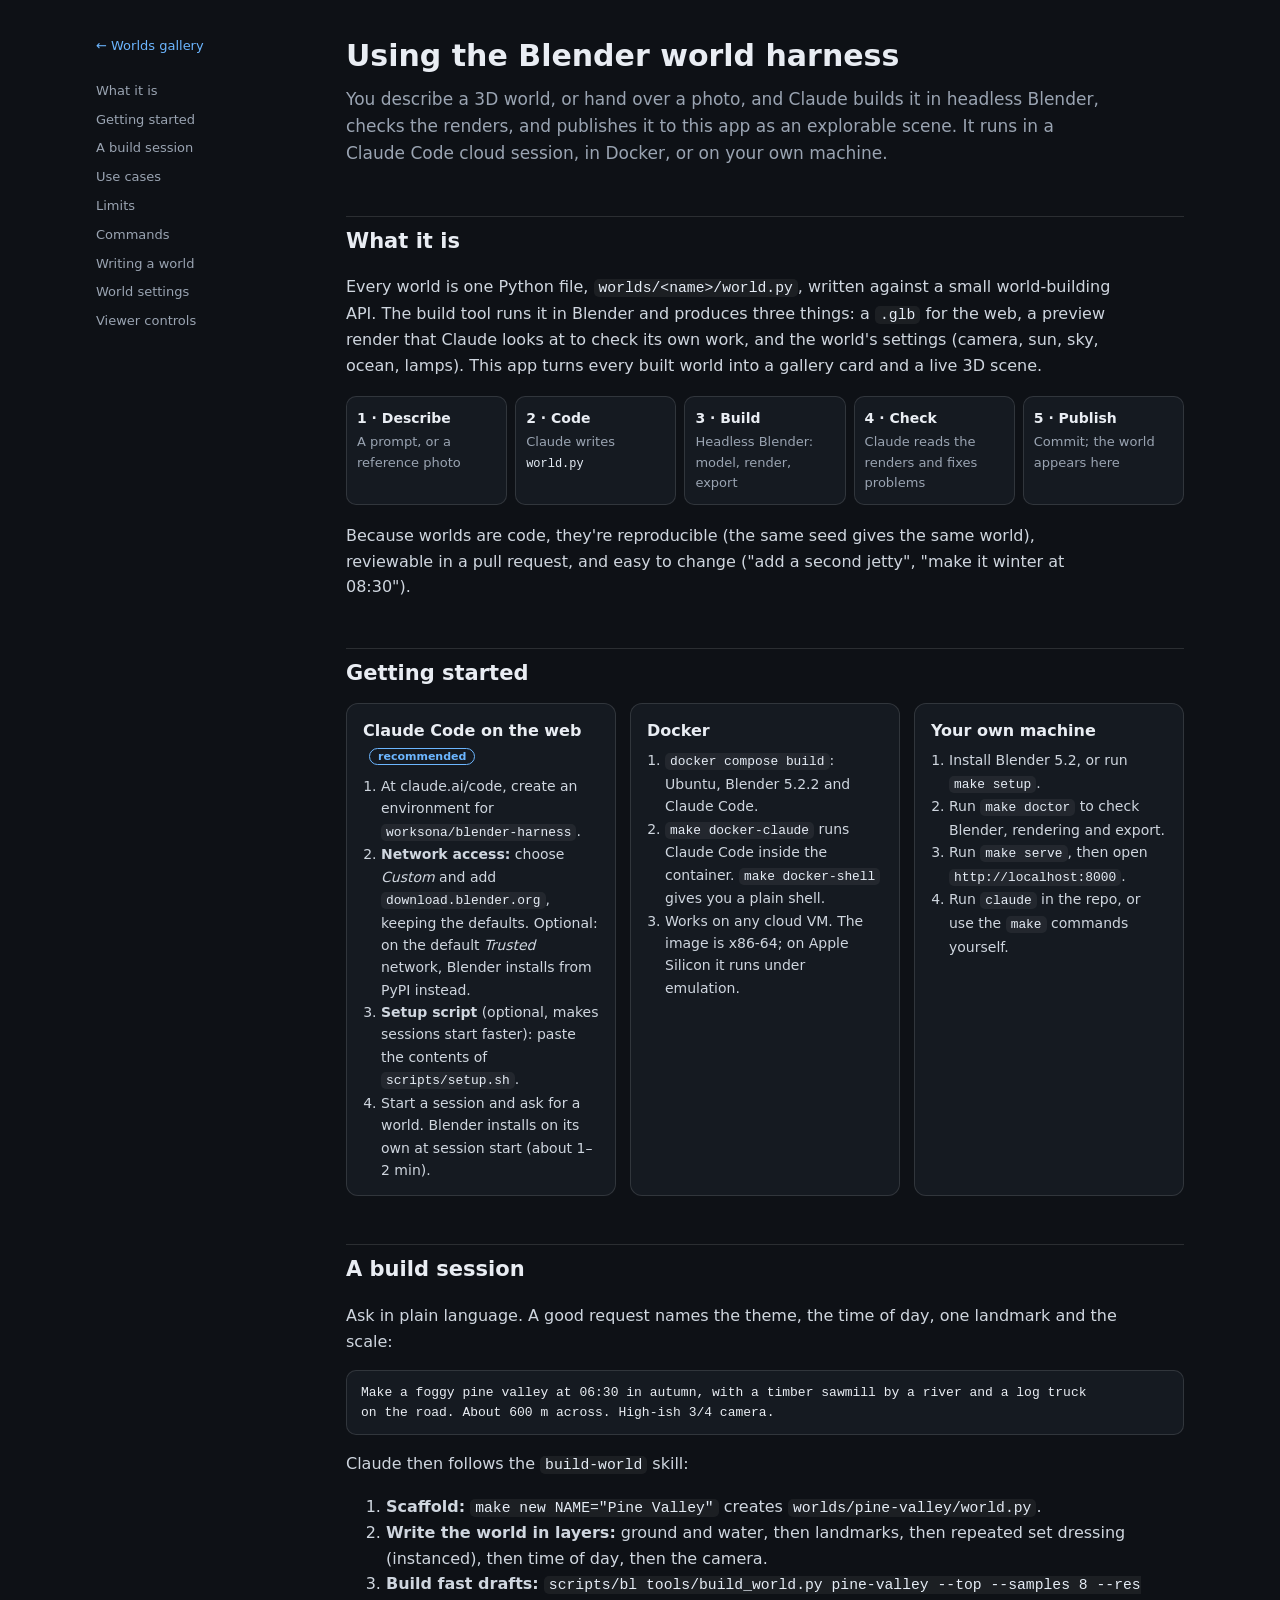
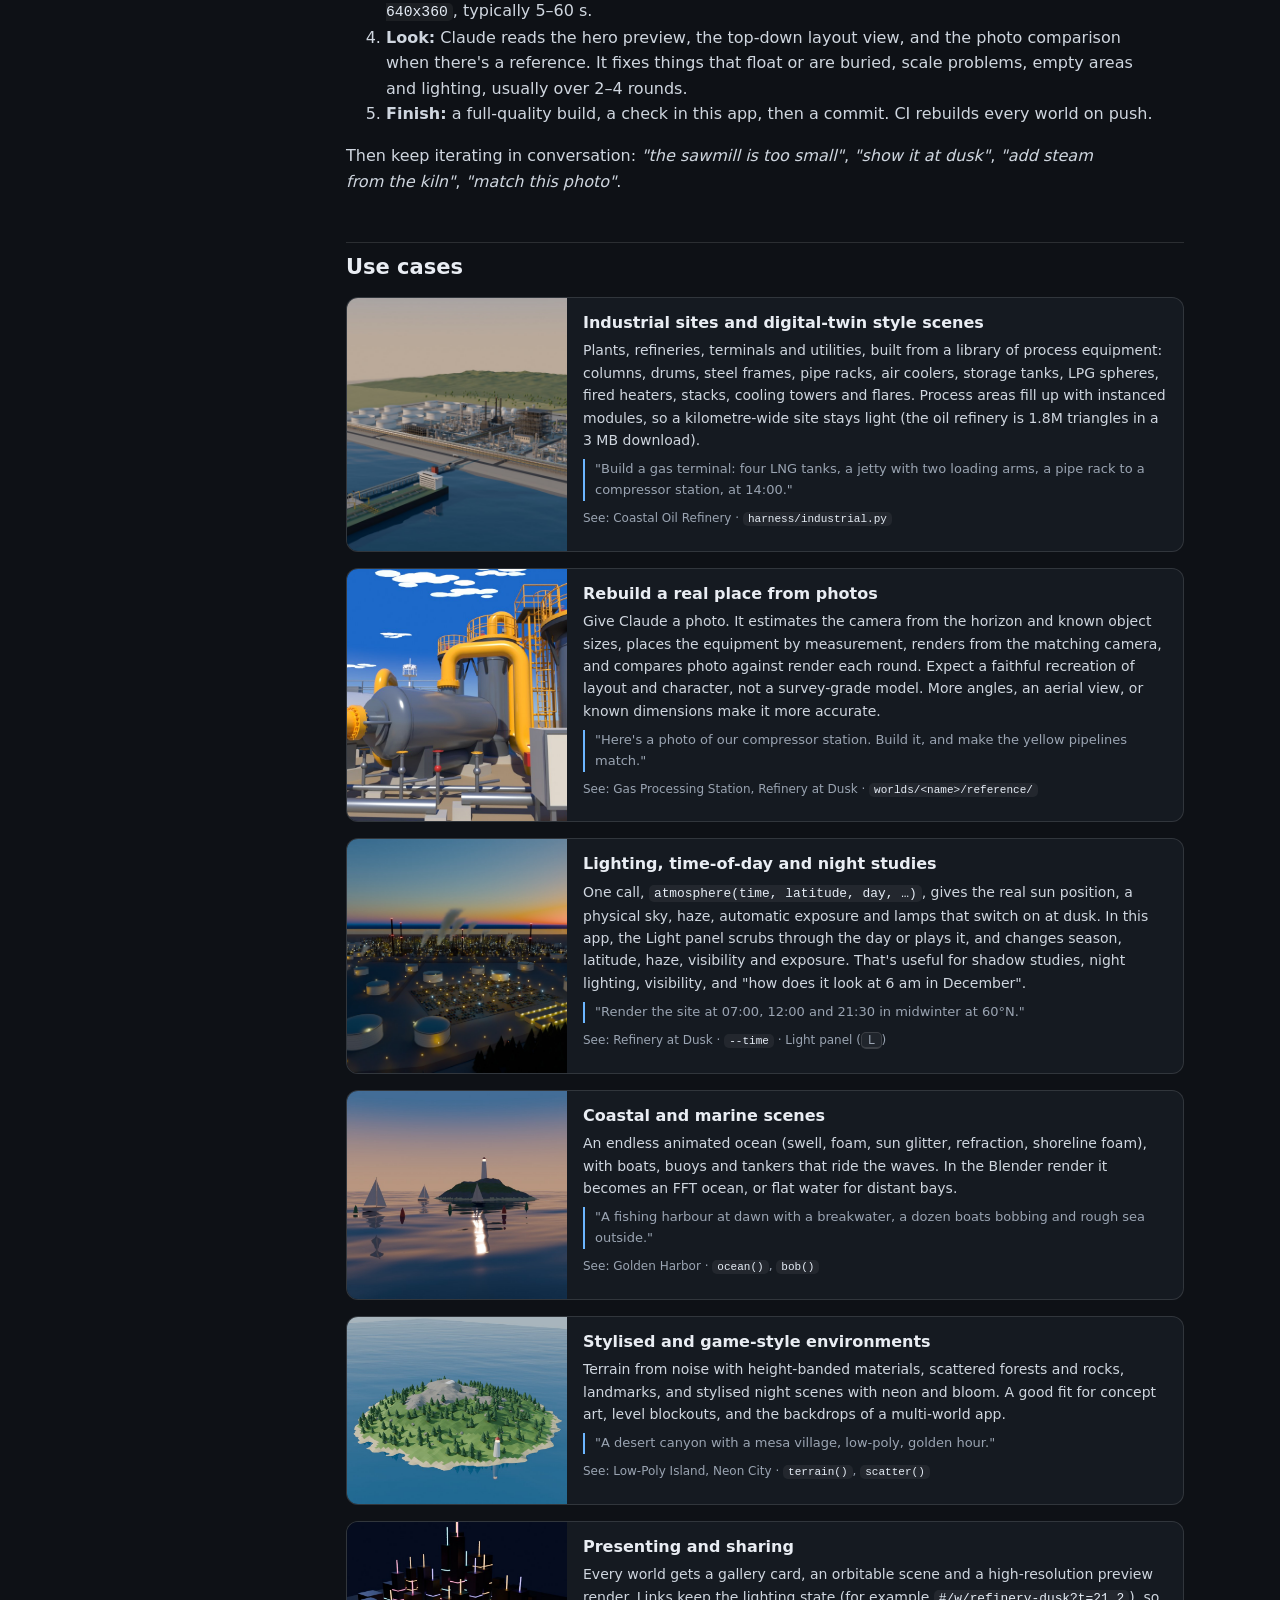
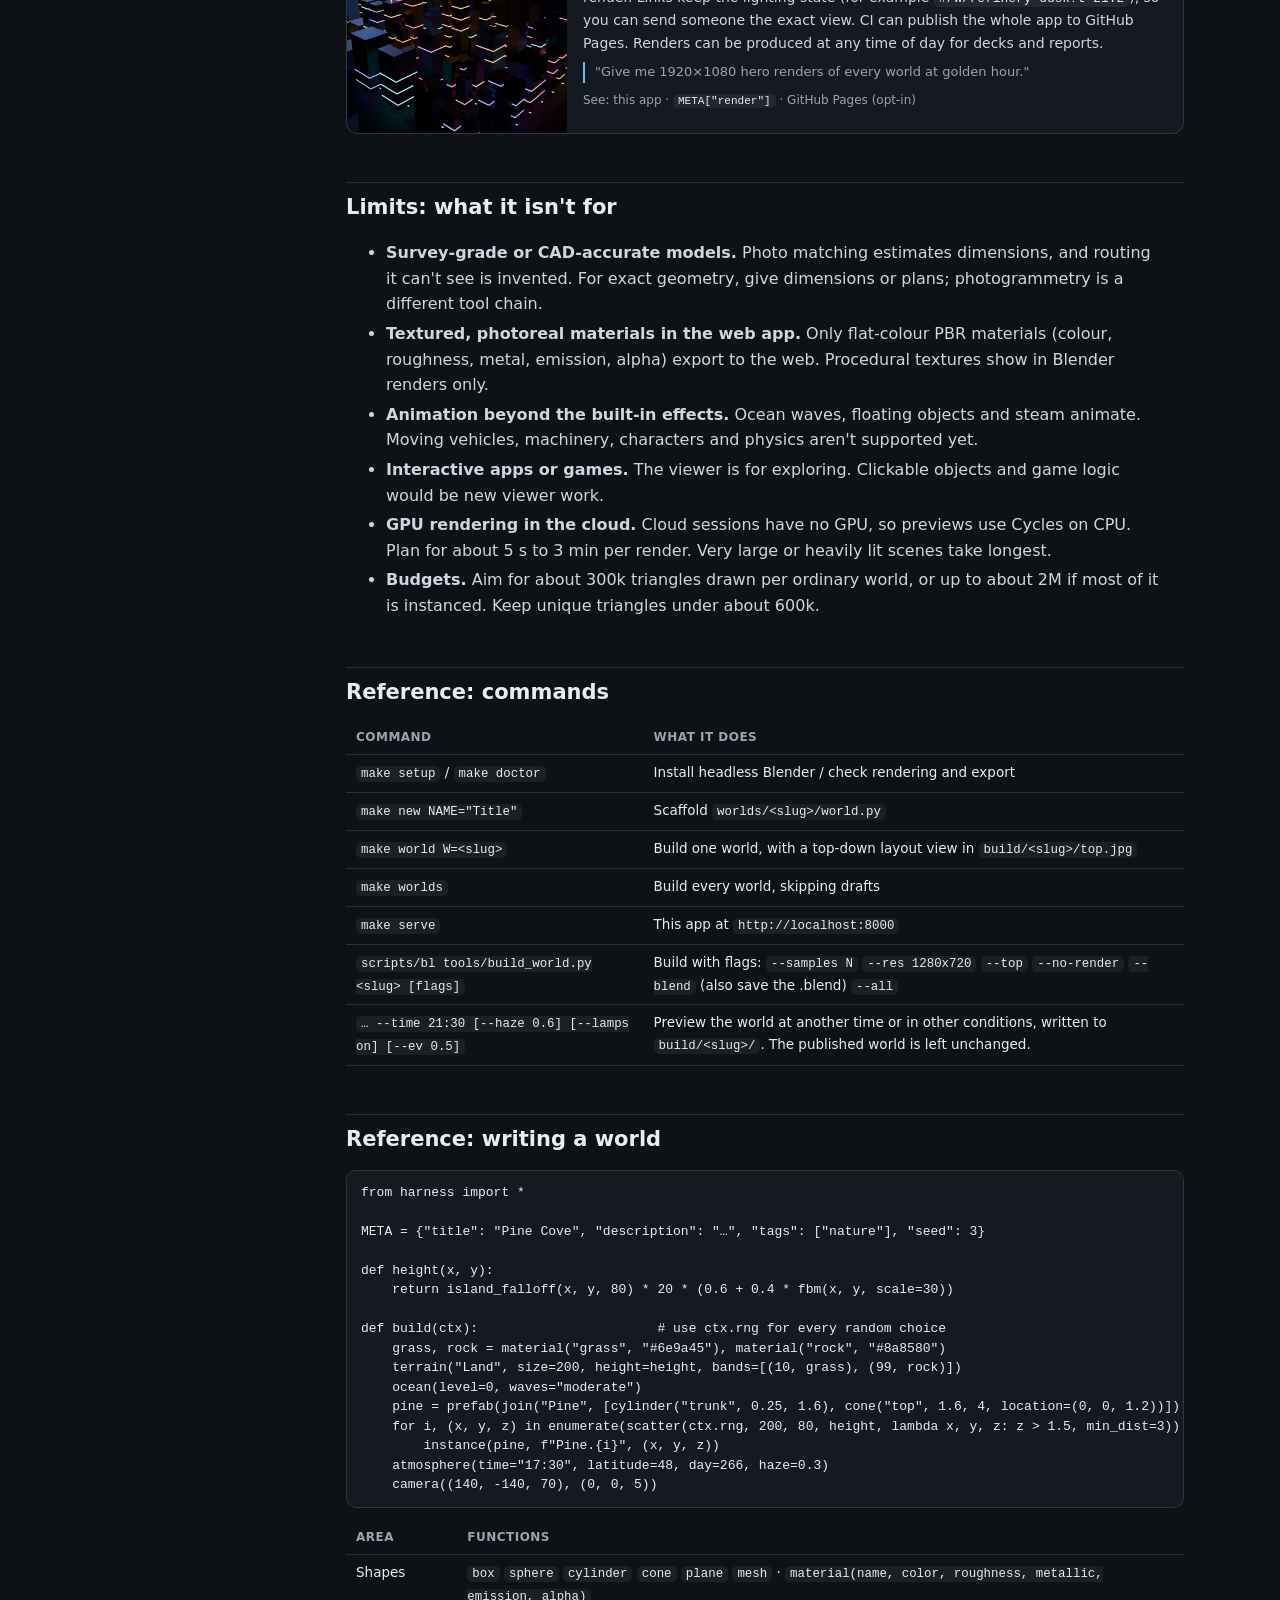
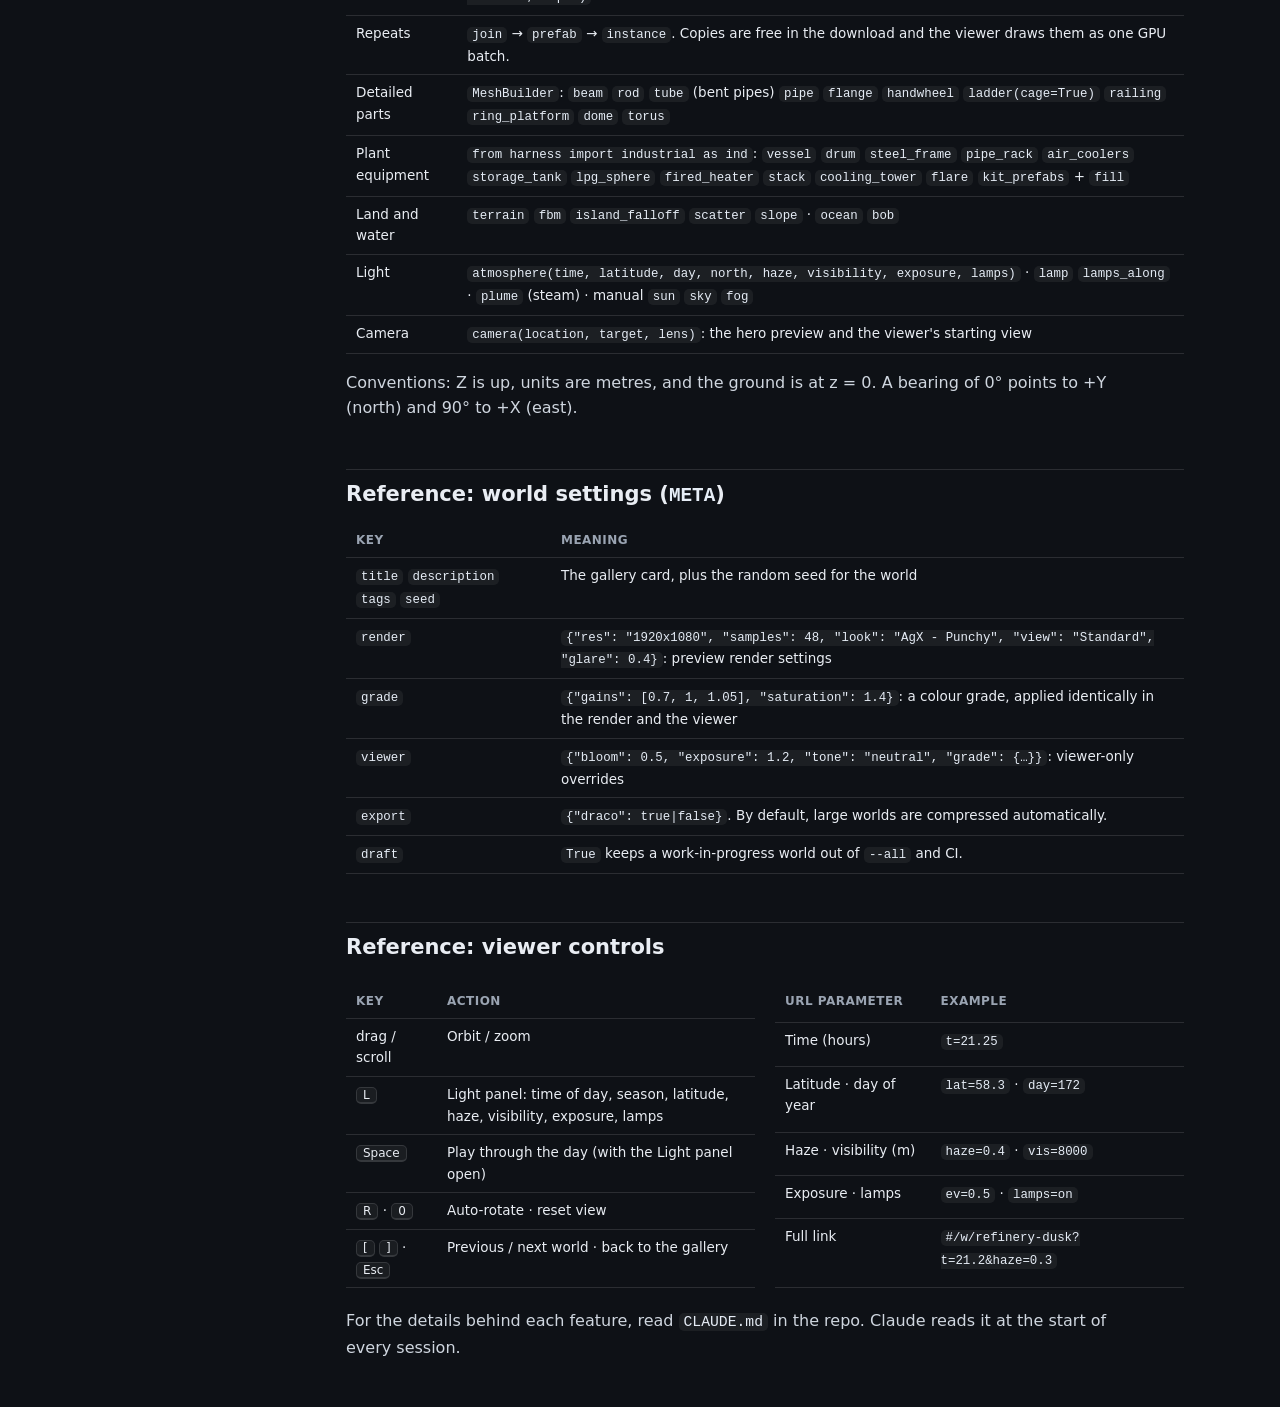
==== app/guide.html @ 313f5889 "Add a usage guide page to the app: getting started, use cases, limits, reference Co-Authored-By: Cla" ====
<!doctype html>
<html lang="en">
<head>
  <meta charset="utf-8">
  <meta name="viewport" content="width=device-width, initial-scale=1">
  <title>Harness Guide</title>
  <link rel="stylesheet" href="style.css">
  <style>
    .guide { max-width: 1120px; margin: 0 auto; padding: 32px 16px 80px; display: grid;
      grid-template-columns: 210px minmax(0, 1fr); gap: 40px; line-height: 1.6; }
    .toc { position: sticky; top: 24px; align-self: start; font-size: 13px; }
    .toc a { display: block; padding: 4px 0; color: var(--muted); text-decoration: none; }
    .toc a:hover { color: var(--text); }
    .toc .back { margin-bottom: 16px; color: var(--accent); }
    main h1 { font-size: 30px; margin: 0 0 6px; }
    main .lede { color: var(--muted); font-size: 17px; margin: 0 0 28px; max-width: 760px; }
    main h2 { font-size: 21px; margin: 48px 0 12px; padding-top: 8px; border-top: 1px solid var(--line); }
    main h3 { font-size: 16px; margin: 24px 0 6px; }
    main p, main li { color: #cfd6df; max-width: 780px; }
    main a { color: var(--accent); }
    pre { background: #151a21; border: 1px solid var(--line); border-radius: 10px; padding: 12px 14px;
      overflow-x: auto; font-size: 13px; line-height: 1.5; }
    code { color: #e6edf6; }
    p code, li code, td code { background: rgba(255,255,255,0.06); padding: 1px 5px; border-radius: 5px; }
    .flow { display: grid; grid-template-columns: repeat(5, 1fr); gap: 8px; margin: 18px 0; }
    .flow div { background: #151a21; border: 1px solid var(--line); border-radius: 10px; padding: 10px;
      font-size: 13px; color: var(--muted); }
    .flow b { display: block; color: var(--text); font-size: 14px; margin-bottom: 2px; }
    .ways { display: grid; grid-template-columns: repeat(3, 1fr); gap: 14px; }
    .ways section { background: #151a21; border: 1px solid var(--line); border-radius: 12px; padding: 14px 16px; }
    .ways h3 { margin-top: 0; }
    .ways .tag { font-size: 11px; color: var(--accent); border: 1px solid var(--accent); border-radius: 99px;
      padding: 1px 8px; margin-left: 6px; vertical-align: middle; }
    .ways ol { padding-left: 18px; margin: 6px 0 0; font-size: 14px; }
    .uses { display: grid; gap: 16px; }
    .use { display: grid; grid-template-columns: 220px minmax(0, 1fr); gap: 16px; background: #151a21;
      border: 1px solid var(--line); border-radius: 12px; overflow: hidden; }
    .use img { width: 100%; height: 100%; object-fit: cover; min-height: 150px; display: block; }
    .use .txt { padding: 12px 16px 14px 0; }
    .use h3 { margin: 0 0 4px; }
    .use p { margin: 0 0 8px; font-size: 14px; }
    .use .ask { font-size: 13px; color: var(--muted); border-left: 2px solid var(--accent); padding-left: 10px; margin: 8px 0; }
    .use .uses-tags { font-size: 12px; color: var(--muted); }
    table { width: 100%; border-collapse: collapse; font-size: 13.5px; margin: 8px 0 4px; }
    th, td { text-align: left; vertical-align: top; padding: 7px 10px; border-bottom: 1px solid var(--line); }
    th { color: var(--muted); font-weight: 600; font-size: 12px; text-transform: uppercase; letter-spacing: .04em; }
    .two { display: grid; grid-template-columns: 1fr 1fr; gap: 20px; }
    .limits li { margin-bottom: 4px; }
    kbd { font-family: inherit; font-size: 12px; border: 1px solid var(--line); border-bottom-width: 2px;
      border-radius: 5px; padding: 0 6px; background: rgba(255,255,255,0.05); }
    @media (max-width: 860px) {
      .guide { grid-template-columns: 1fr; gap: 12px; }
      .toc { position: static; display: flex; flex-wrap: wrap; gap: 4px 14px; }
      .toc a { padding: 2px 0; }
      .ways, .two { grid-template-columns: 1fr; }
      .flow { grid-template-columns: 1fr 1fr; }
      .use { grid-template-columns: 1fr; }
      .use img { min-height: 0; aspect-ratio: 16 / 9; }
      .use .txt { padding: 0 14px 14px; }
    }
  </style>
</head>
<body>
<div class="guide">
  <nav class="toc" aria-label="Contents">
    <a class="back" href="index.html#/">&larr; Worlds gallery</a>
    <a href="#what">What it is</a>
    <a href="#start">Getting started</a>
    <a href="#session">A build session</a>
    <a href="#uses">Use cases</a>
    <a href="#limits">Limits</a>
    <a href="#ref-commands">Commands</a>
    <a href="#ref-world">Writing a world</a>
    <a href="#ref-meta">World settings</a>
    <a href="#ref-viewer">Viewer controls</a>
  </nav>

  <main>
    <h1>Using the Blender world harness</h1>
    <p class="lede">You describe a 3D world, or hand over a photo, and Claude builds it in headless Blender,
      checks the renders, and publishes it to this app as an explorable scene. It runs in a Claude Code
      cloud session, in Docker, or on your own machine.</p>

    <h2 id="what">What it is</h2>
    <p>Every world is one Python file, <code>worlds/&lt;name&gt;/world.py</code>, written against a small
      world-building API. The build tool runs it in Blender and produces three things: a <code>.glb</code> for
      the web, a preview render that Claude looks at to check its own work, and the world's settings
      (camera, sun, sky, ocean, lamps). This app turns every built world into a gallery card and a live
      3D scene.</p>
    <div class="flow" role="list">
      <div role="listitem"><b>1 · Describe</b>A prompt, or a reference photo</div>
      <div role="listitem"><b>2 · Code</b>Claude writes <code>world.py</code></div>
      <div role="listitem"><b>3 · Build</b>Headless Blender: model, render, export</div>
      <div role="listitem"><b>4 · Check</b>Claude reads the renders and fixes problems</div>
      <div role="listitem"><b>5 · Publish</b>Commit; the world appears here</div>
    </div>
    <p>Because worlds are code, they're reproducible (the same seed gives the same world), reviewable in a pull
      request, and easy to change ("add a second jetty", "make it winter at 08:30").</p>

    <h2 id="start">Getting started</h2>
    <div class="ways">
      <section>
        <h3>Claude Code on the web <span class="tag">recommended</span></h3>
        <ol>
          <li>At claude.ai/code, create an environment for <code>worksona/blender-harness</code>.</li>
          <li><b>Network access:</b> choose <i>Custom</i> and add <code>download.blender.org</code>, keeping the
            defaults. Optional: on the default <i>Trusted</i> network, Blender installs from PyPI instead.</li>
          <li><b>Setup script</b> (optional, makes sessions start faster): paste the contents of
            <code>scripts/setup.sh</code>.</li>
          <li>Start a session and ask for a world. Blender installs on its own at session start (about 1–2 min).</li>
        </ol>
      </section>
      <section>
        <h3>Docker</h3>
        <ol>
          <li><code>docker compose build</code>: Ubuntu, Blender 5.2.2 and Claude Code.</li>
          <li><code>make docker-claude</code> runs Claude Code inside the container. <code>make docker-shell</code>
            gives you a plain shell.</li>
          <li>Works on any cloud VM. The image is x86-64; on Apple Silicon it runs under emulation.</li>
        </ol>
      </section>
      <section>
        <h3>Your own machine</h3>
        <ol>
          <li>Install Blender 5.2, or run <code>make setup</code>.</li>
          <li>Run <code>make doctor</code> to check Blender, rendering and export.</li>
          <li>Run <code>make serve</code>, then open <code>http://localhost:8000</code>.</li>
          <li>Run <code>claude</code> in the repo, or use the <code>make</code> commands yourself.</li>
        </ol>
      </section>
    </div>

    <h2 id="session">A build session</h2>
    <p>Ask in plain language. A good request names the theme, the time of day, one landmark and the scale:</p>
    <pre>Make a foggy pine valley at 06:30 in autumn, with a timber sawmill by a river and a log truck
on the road. About 600 m across. High-ish 3/4 camera.</pre>
    <p>Claude then follows the <code>build-world</code> skill:</p>
    <ol>
      <li><b>Scaffold:</b> <code>make new NAME="Pine Valley"</code> creates <code>worlds/pine-valley/world.py</code>.</li>
      <li><b>Write the world in layers:</b> ground and water, then landmarks, then repeated set dressing
        (instanced), then time of day, then the camera.</li>
      <li><b>Build fast drafts:</b> <code>scripts/bl tools/build_world.py pine-valley --top --samples 8 --res 640x360</code>,
        typically 5–60 s.</li>
      <li><b>Look:</b> Claude reads the hero preview, the top-down layout view, and the photo comparison when
        there's a reference. It fixes things that float or are buried, scale problems, empty areas and lighting,
        usually over 2–4 rounds.</li>
      <li><b>Finish:</b> a full-quality build, a check in this app, then a commit. CI rebuilds every world on push.</li>
    </ol>
    <p>Then keep iterating in conversation: <i>"the sawmill is too small"</i>, <i>"show it at dusk"</i>,
      <i>"add steam from the kiln"</i>, <i>"match this photo"</i>.</p>

    <h2 id="uses">Use cases</h2>
    <div class="uses">
      <article class="use">
        <img src="worlds/oil-refinery/preview.jpg" alt="Aerial render of a coastal oil refinery with a tanker at the jetty">
        <div class="txt">
          <h3>Industrial sites and digital-twin style scenes</h3>
          <p>Plants, refineries, terminals and utilities, built from a library of process equipment: columns,
            drums, steel frames, pipe racks, air coolers, storage tanks, LPG spheres, fired heaters, stacks,
            cooling towers and flares. Process areas fill up with instanced modules, so a kilometre-wide site
            stays light (the oil refinery is 1.8M triangles in a 3 MB download).</p>
          <p class="ask">"Build a gas terminal: four LNG tanks, a jetty with two loading arms, a pipe rack to a
            compressor station, at 14:00."</p>
          <p class="uses-tags">See: Coastal Oil Refinery · <code>harness/industrial.py</code></p>
        </div>
      </article>
      <article class="use">
        <img src="worlds/gas-station/preview.jpg" alt="Gas processing station with yellow pipe loops matched to a photo">
        <div class="txt">
          <h3>Rebuild a real place from photos</h3>
          <p>Give Claude a photo. It estimates the camera from the horizon and known object sizes, places the
            equipment by measurement, renders from the matching camera, and compares photo against render
            each round. Expect a faithful recreation of layout and character, not a survey-grade model. More
            angles, an aerial view, or known dimensions make it more accurate.</p>
          <p class="ask">"Here's a photo of our compressor station. Build it, and make the yellow pipelines match."</p>
          <p class="uses-tags">See: Gas Processing Station, Refinery at Dusk · <code>worlds/&lt;name&gt;/reference/</code></p>
        </div>
      </article>
      <article class="use">
        <img src="worlds/refinery-dusk/preview.jpg" alt="Refinery at blue hour with lights and steam plumes">
        <div class="txt">
          <h3>Lighting, time-of-day and night studies</h3>
          <p>One call, <code>atmosphere(time, latitude, day, …)</code>, gives the real sun position, a physical
            sky, haze, automatic exposure and lamps that switch on at dusk. In this app, the Light panel scrubs
            through the day or plays it, and changes season, latitude, haze, visibility and exposure. That's
            useful for shadow studies, night lighting, visibility, and "how does it look at 6 am in December".</p>
          <p class="ask">"Render the site at 07:00, 12:00 and 21:30 in midwinter at 60°N."</p>
          <p class="uses-tags">See: Refinery at Dusk · <code>--time</code> · Light panel (<kbd>L</kbd>)</p>
        </div>
      </article>
      <article class="use">
        <img src="worlds/golden-harbor/preview.jpg" alt="Sunset harbour with sailboats on a rolling sea">
        <div class="txt">
          <h3>Coastal and marine scenes</h3>
          <p>An endless animated ocean (swell, foam, sun glitter, refraction, shoreline foam), with boats, buoys
            and tankers that ride the waves. In the Blender render it becomes an FFT ocean, or flat water for
            distant bays.</p>
          <p class="ask">"A fishing harbour at dawn with a breakwater, a dozen boats bobbing and rough sea outside."</p>
          <p class="uses-tags">See: Golden Harbor · <code>ocean()</code>, <code>bob()</code></p>
        </div>
      </article>
      <article class="use">
        <img src="worlds/lowpoly-island/preview.jpg" alt="Low-poly island with pine forest and lighthouse">
        <div class="txt">
          <h3>Stylised and game-style environments</h3>
          <p>Terrain from noise with height-banded materials, scattered forests and rocks, landmarks, and
            stylised night scenes with neon and bloom. A good fit for concept art, level blockouts, and the
            backdrops of a multi-world app.</p>
          <p class="ask">"A desert canyon with a mesa village, low-poly, golden hour."</p>
          <p class="uses-tags">See: Low-Poly Island, Neon City · <code>terrain()</code>, <code>scatter()</code></p>
        </div>
      </article>
      <article class="use">
        <img src="worlds/neon-city/preview.jpg" alt="Neon city at night">
        <div class="txt">
          <h3>Presenting and sharing</h3>
          <p>Every world gets a gallery card, an orbitable scene and a high-resolution preview render. Links keep
            the lighting state (for example <code>#/w/refinery-dusk?t=21.2</code>), so you can send someone the
            exact view. CI can publish the whole app to GitHub Pages. Renders can be produced at any time of day
            for decks and reports.</p>
          <p class="ask">"Give me 1920×1080 hero renders of every world at golden hour."</p>
          <p class="uses-tags">See: this app · <code>META["render"]</code> · GitHub Pages (opt-in)</p>
        </div>
      </article>
    </div>

    <h2 id="limits">Limits: what it isn't for</h2>
    <ul class="limits">
      <li><b>Survey-grade or CAD-accurate models.</b> Photo matching estimates dimensions, and routing it can't
        see is invented. For exact geometry, give dimensions or plans; photogrammetry is a different tool chain.</li>
      <li><b>Textured, photoreal materials in the web app.</b> Only flat-colour PBR materials (colour, roughness,
        metal, emission, alpha) export to the web. Procedural textures show in Blender renders only.</li>
      <li><b>Animation beyond the built-in effects.</b> Ocean waves, floating objects and steam animate. Moving
        vehicles, machinery, characters and physics aren't supported yet.</li>
      <li><b>Interactive apps or games.</b> The viewer is for exploring. Clickable objects and game logic would be
        new viewer work.</li>
      <li><b>GPU rendering in the cloud.</b> Cloud sessions have no GPU, so previews use Cycles on CPU. Plan for
        about 5 s to 3 min per render. Very large or heavily lit scenes take longest.</li>
      <li><b>Budgets.</b> Aim for about 300k triangles drawn per ordinary world, or up to about 2M if most of
        it is instanced. Keep unique triangles under about 600k.</li>
    </ul>

    <h2 id="ref-commands">Reference: commands</h2>
    <table>
      <tr><th>Command</th><th>What it does</th></tr>
      <tr><td><code>make setup</code> / <code>make doctor</code></td><td>Install headless Blender / check rendering and export</td></tr>
      <tr><td><code>make new NAME="Title"</code></td><td>Scaffold <code>worlds/&lt;slug&gt;/world.py</code></td></tr>
      <tr><td><code>make world W=&lt;slug&gt;</code></td><td>Build one world, with a top-down layout view in <code>build/&lt;slug&gt;/top.jpg</code></td></tr>
      <tr><td><code>make worlds</code></td><td>Build every world, skipping drafts</td></tr>
      <tr><td><code>make serve</code></td><td>This app at <code>http://localhost:8000</code></td></tr>
      <tr><td><code>scripts/bl tools/build_world.py &lt;slug&gt; [flags]</code></td><td>Build with flags:
        <code>--samples N</code> <code>--res 1280x720</code> <code>--top</code> <code>--no-render</code>
        <code>--blend</code> (also save the .blend) <code>--all</code></td></tr>
      <tr><td><code>… --time 21:30 [--haze 0.6] [--lamps on] [--ev 0.5]</code></td><td>Preview the world at another
        time or in other conditions, written to <code>build/&lt;slug&gt;/</code>. The published world is left unchanged.</td></tr>
    </table>

    <h2 id="ref-world">Reference: writing a world</h2>
    <pre>from harness import *

META = {"title": "Pine Cove", "description": "…", "tags": ["nature"], "seed": 3}

def height(x, y):
    return island_falloff(x, y, 80) * 20 * (0.6 + 0.4 * fbm(x, y, scale=30))

def build(ctx):                       # use ctx.rng for every random choice
    grass, rock = material("grass", "#6e9a45"), material("rock", "#8a8580")
    terrain("Land", size=200, height=height, bands=[(10, grass), (99, rock)])
    ocean(level=0, waves="moderate")
    pine = prefab(join("Pine", [cylinder("trunk", 0.25, 1.6), cone("top", 1.6, 4, location=(0, 0, 1.2))]))
    for i, (x, y, z) in enumerate(scatter(ctx.rng, 200, 80, height, lambda x, y, z: z > 1.5, min_dist=3)):
        instance(pine, f"Pine.{i}", (x, y, z))
    atmosphere(time="17:30", latitude=48, day=266, haze=0.3)
    camera((140, -140, 70), (0, 0, 5))</pre>
    <table>
      <tr><th>Area</th><th>Functions</th></tr>
      <tr><td>Shapes</td><td><code>box</code> <code>sphere</code> <code>cylinder</code> <code>cone</code> <code>plane</code> <code>mesh</code> · <code>material(name, color, roughness, metallic, emission, alpha)</code></td></tr>
      <tr><td>Repeats</td><td><code>join</code> → <code>prefab</code> → <code>instance</code>. Copies are free in the download and the viewer draws them as one GPU batch.</td></tr>
      <tr><td>Detailed parts</td><td><code>MeshBuilder</code>: <code>beam</code> <code>rod</code> <code>tube</code> (bent pipes) <code>pipe</code> <code>flange</code> <code>handwheel</code> <code>ladder(cage=True)</code> <code>railing</code> <code>ring_platform</code> <code>dome</code> <code>torus</code></td></tr>
      <tr><td>Plant equipment</td><td><code>from harness import industrial as ind</code>: <code>vessel</code> <code>drum</code> <code>steel_frame</code> <code>pipe_rack</code> <code>air_coolers</code> <code>storage_tank</code> <code>lpg_sphere</code> <code>fired_heater</code> <code>stack</code> <code>cooling_tower</code> <code>flare</code> <code>kit_prefabs</code> + <code>fill</code></td></tr>
      <tr><td>Land and water</td><td><code>terrain</code> <code>fbm</code> <code>island_falloff</code> <code>scatter</code> <code>slope</code> · <code>ocean</code> <code>bob</code></td></tr>
      <tr><td>Light</td><td><code>atmosphere(time, latitude, day, north, haze, visibility, exposure, lamps)</code> · <code>lamp</code> <code>lamps_along</code> · <code>plume</code> (steam) · manual <code>sun</code> <code>sky</code> <code>fog</code></td></tr>
      <tr><td>Camera</td><td><code>camera(location, target, lens)</code>: the hero preview and the viewer's starting view</td></tr>
    </table>
    <p>Conventions: Z is up, units are metres, and the ground is at z = 0. A bearing of 0° points to +Y (north)
      and 90° to +X (east).</p>

    <h2 id="ref-meta">Reference: world settings (<code>META</code>)</h2>
    <table>
      <tr><th>Key</th><th>Meaning</th></tr>
      <tr><td><code>title</code> <code>description</code> <code>tags</code> <code>seed</code></td><td>The gallery card, plus the random seed for the world</td></tr>
      <tr><td><code>render</code></td><td><code>{"res": "1920x1080", "samples": 48, "look": "AgX - Punchy", "view": "Standard", "glare": 0.4}</code>: preview render settings</td></tr>
      <tr><td><code>grade</code></td><td><code>{"gains": [0.7, 1, 1.05], "saturation": 1.4}</code>: a colour grade, applied identically in the render and the viewer</td></tr>
      <tr><td><code>viewer</code></td><td><code>{"bloom": 0.5, "exposure": 1.2, "tone": "neutral", "grade": {…}}</code>: viewer-only overrides</td></tr>
      <tr><td><code>export</code></td><td><code>{"draco": true|false}</code>. By default, large worlds are compressed automatically.</td></tr>
      <tr><td><code>draft</code></td><td><code>True</code> keeps a work-in-progress world out of <code>--all</code> and CI.</td></tr>
    </table>

    <h2 id="ref-viewer">Reference: viewer controls</h2>
    <div class="two">
      <table>
        <tr><th>Key</th><th>Action</th></tr>
        <tr><td>drag / scroll</td><td>Orbit / zoom</td></tr>
        <tr><td><kbd>L</kbd></td><td>Light panel: time of day, season, latitude, haze, visibility, exposure, lamps</td></tr>
        <tr><td><kbd>Space</kbd></td><td>Play through the day (with the Light panel open)</td></tr>
        <tr><td><kbd>R</kbd> · <kbd>0</kbd></td><td>Auto-rotate · reset view</td></tr>
        <tr><td><kbd>[</kbd> <kbd>]</kbd> · <kbd>Esc</kbd></td><td>Previous / next world · back to the gallery</td></tr>
      </table>
      <table>
        <tr><th>URL parameter</th><th>Example</th></tr>
        <tr><td>Time (hours)</td><td><code>t=21.25</code></td></tr>
        <tr><td>Latitude · day of year</td><td><code>lat=58.3</code> · <code>day=172</code></td></tr>
        <tr><td>Haze · visibility (m)</td><td><code>haze=0.4</code> · <code>vis=8000</code></td></tr>
        <tr><td>Exposure · lamps</td><td><code>ev=0.5</code> · <code>lamps=on</code></td></tr>
        <tr><td>Full link</td><td><code>#/w/refinery-dusk?t=21.2&amp;haze=0.3</code></td></tr>
      </table>
    </div>
    <p>For the details behind each feature, read <code>CLAUDE.md</code> in the repo. Claude reads it at the start
      of every session.</p>
  </main>
</div>
</body>
</html>
---- app/style.css ----
:root {
  --bg: #0e1116;
  --panel: rgba(14, 17, 22, 0.72);
  --text: #e9edf3;
  --muted: #9aa4b2;
  --line: rgba(255, 255, 255, 0.12);
  --accent: #6cb6ff;
  font-family: ui-sans-serif, system-ui, -apple-system, "Segoe UI", sans-serif;
}

* { box-sizing: border-box; }
html, body { margin: 0; height: 100%; background: var(--bg); color: var(--text); }

#gallery { max-width: 1200px; margin: 0 auto; padding: 40px 16px 64px; }
#gallery header h1 { margin: 0 0 4px; font-size: 28px; }
#gallery header p { margin: 0 0 28px; color: var(--muted); }
.guide-link { color: var(--accent); text-decoration: none; margin-left: 8px; white-space: nowrap; }
.guide-link:hover { text-decoration: underline; }
code { font-family: ui-monospace, SFMono-Regular, Menlo, monospace; font-size: 0.92em; }

#grid { display: grid; grid-template-columns: repeat(auto-fill, minmax(300px, 1fr)); gap: 20px; }
.card {
  display: block; text-decoration: none; color: inherit; border: 1px solid var(--line);
  border-radius: 12px; overflow: hidden; background: #151a21; transition: transform .15s, border-color .15s;
}
.card:hover { transform: translateY(-2px); border-color: var(--accent); }
.card img { display: block; width: 100%; aspect-ratio: 16 / 9; object-fit: cover; background: #222; }
.card .body { padding: 12px 14px 14px; }
.card h3 { margin: 0 0 4px; font-size: 16px; }
.card p { margin: 0; color: var(--muted); font-size: 13px; line-height: 1.45; }
.tags { margin-top: 8px; display: flex; gap: 6px; flex-wrap: wrap; }
.tags span { font-size: 11px; padding: 2px 8px; border-radius: 99px; border: 1px solid var(--line); color: var(--muted); }
.empty { color: var(--muted); }

#viewer { position: fixed; inset: 0; }
#canvas { display: block; width: 100%; height: 100%; touch-action: none; }
.hud { position: absolute; left: 12px; right: 12px; display: flex; gap: 10px; align-items: flex-start; pointer-events: none; }
.hud > * { pointer-events: auto; }
.hud.top { top: 12px; }
.hud.bottom { bottom: 12px; font-size: 12px; color: var(--muted); }
.hud .title { flex: 1; min-width: 0; padding: 6px 12px; background: var(--panel); border-radius: 10px; backdrop-filter: blur(8px); }
.hud .title h2 { margin: 0; font-size: 15px; }
.hud .title p { margin: 2px 0 0; font-size: 12px; color: var(--muted); white-space: nowrap; overflow: hidden; text-overflow: ellipsis; }
.hud .actions { display: flex; gap: 6px; }
#w-stats:not(:empty) { flex: none; padding: 5px 10px; background: var(--panel); border-radius: 8px; }
.btn {
  font: inherit; font-size: 13px; color: var(--text); text-decoration: none; cursor: pointer;
  padding: 8px 12px; border-radius: 10px; border: 1px solid var(--line); background: var(--panel);
  backdrop-filter: blur(8px); white-space: nowrap;
}
.btn:hover, .btn.on { border-color: var(--accent); }
#loading { position: absolute; inset: 0; display: grid; place-items: center; color: var(--muted); pointer-events: none; }

@media (max-width: 640px) {
  .hud.top { flex-wrap: wrap; }
  .hud .title { order: 3; flex-basis: 100%; }
  .hud .actions { margin-left: auto; }
}
.panel {
  position: absolute; top: 64px; right: 12px; width: min(300px, calc(100vw - 24px));
  padding: 12px 14px; background: var(--panel); border: 1px solid var(--line); border-radius: 12px;
  backdrop-filter: blur(10px); font-size: 12px; color: var(--text); display: grid; gap: 6px;
}
.panel .row { display: flex; align-items: center; gap: 8px; }
.panel .row label { color: var(--muted); }
.panel .row output { margin-left: auto; font-variant-numeric: tabular-nums; }
.panel .row label + output { margin-left: auto; }
.panel .head { font-size: 13px; }
.panel input[type=range] { width: 100%; accent-color: var(--accent); }
.panel select { font: inherit; color: var(--text); background: rgba(255, 255, 255, 0.06); border: 1px solid var(--line); border-radius: 6px; padding: 3px 4px; }
.panel .note { margin: 2px 0 0; color: var(--muted); }
.btn.small { padding: 3px 8px; font-size: 12px; border-radius: 7px; }
@media (max-width: 640px) { .panel { top: auto; bottom: 48px; } }
[hidden] { display: none !important; }
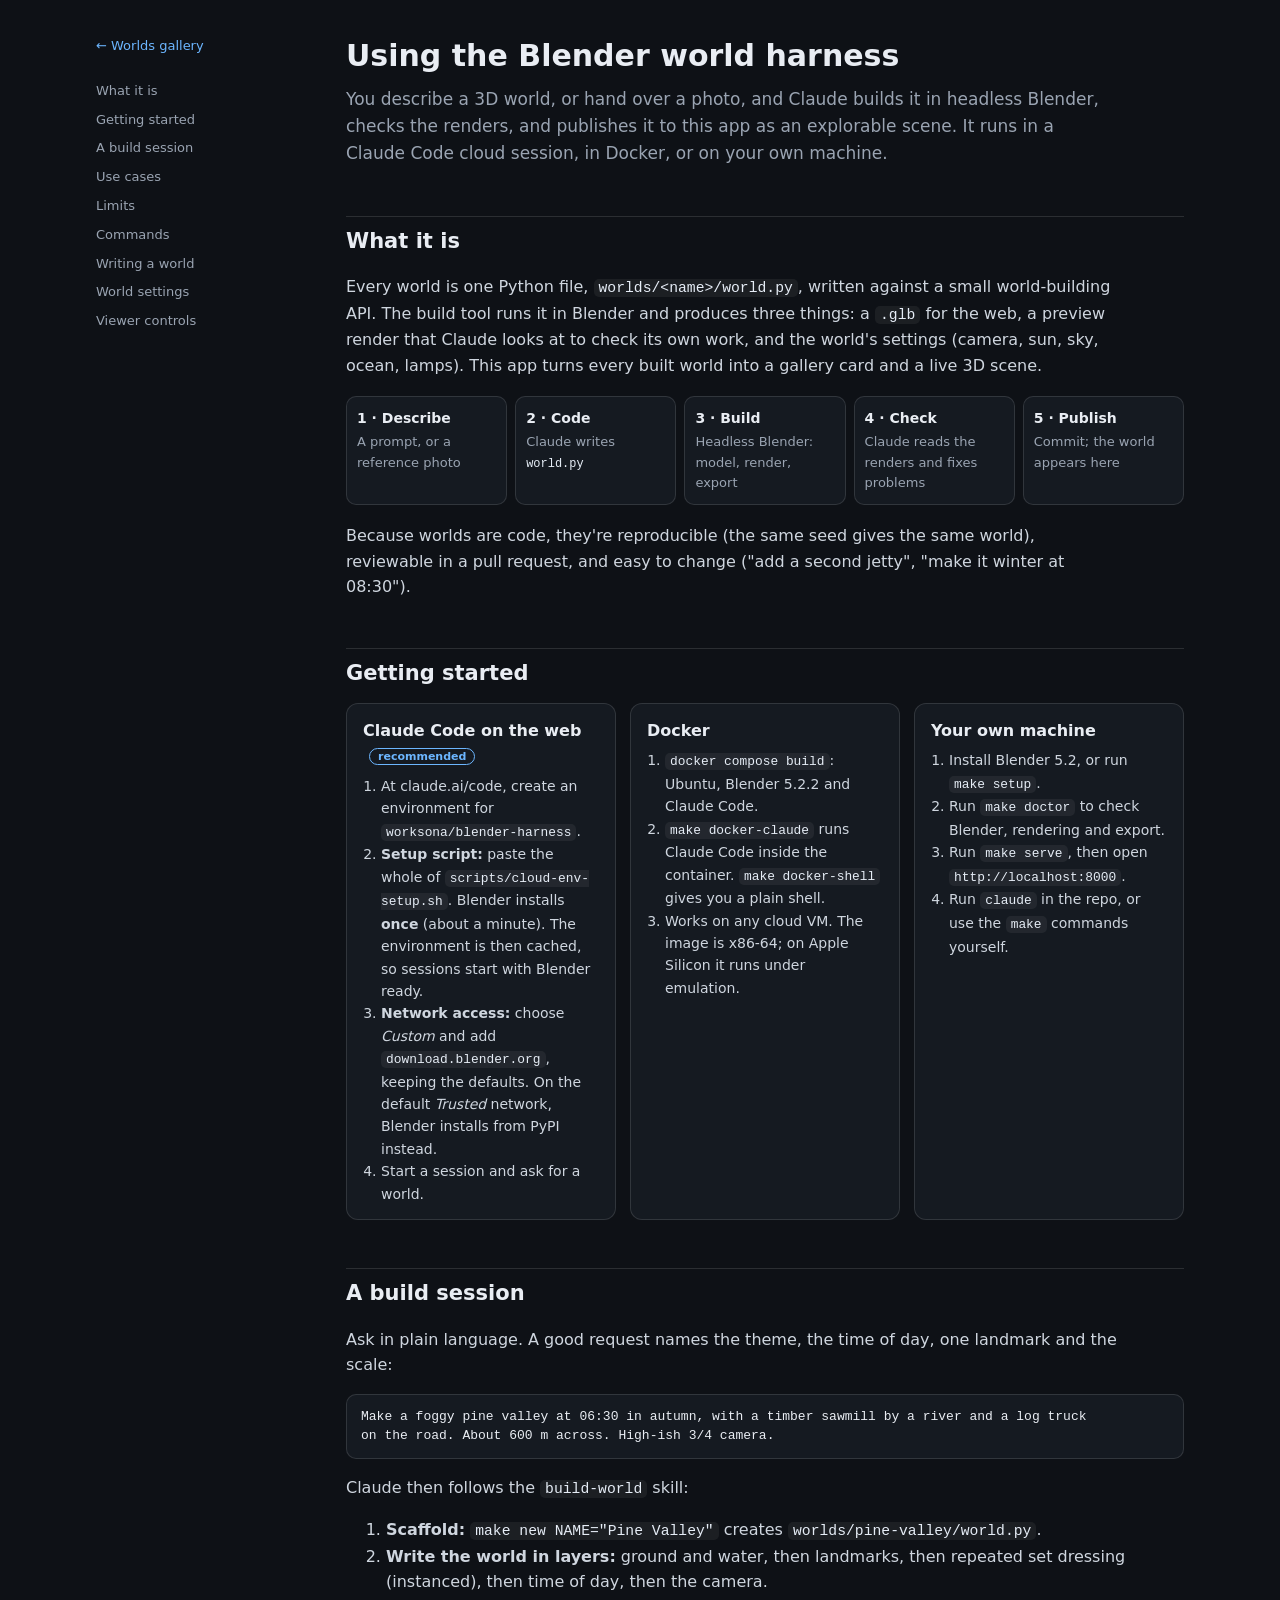
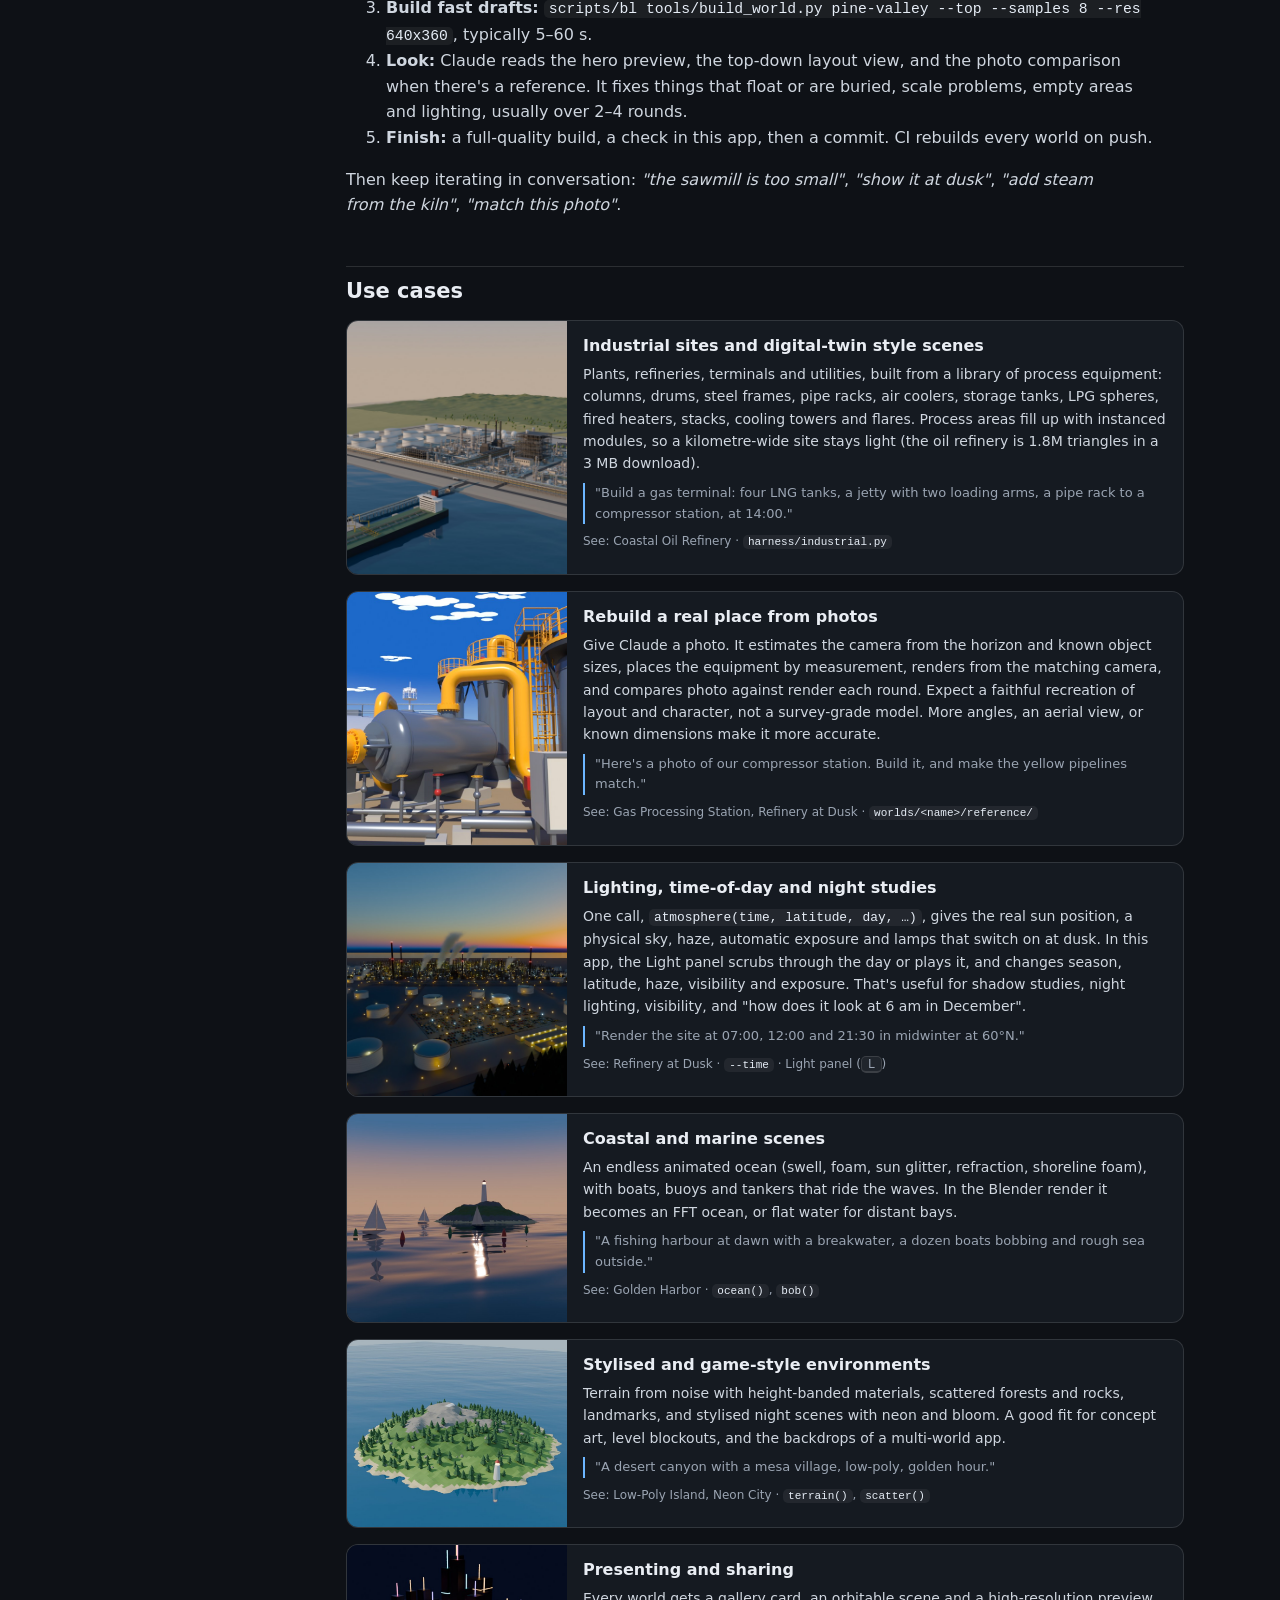
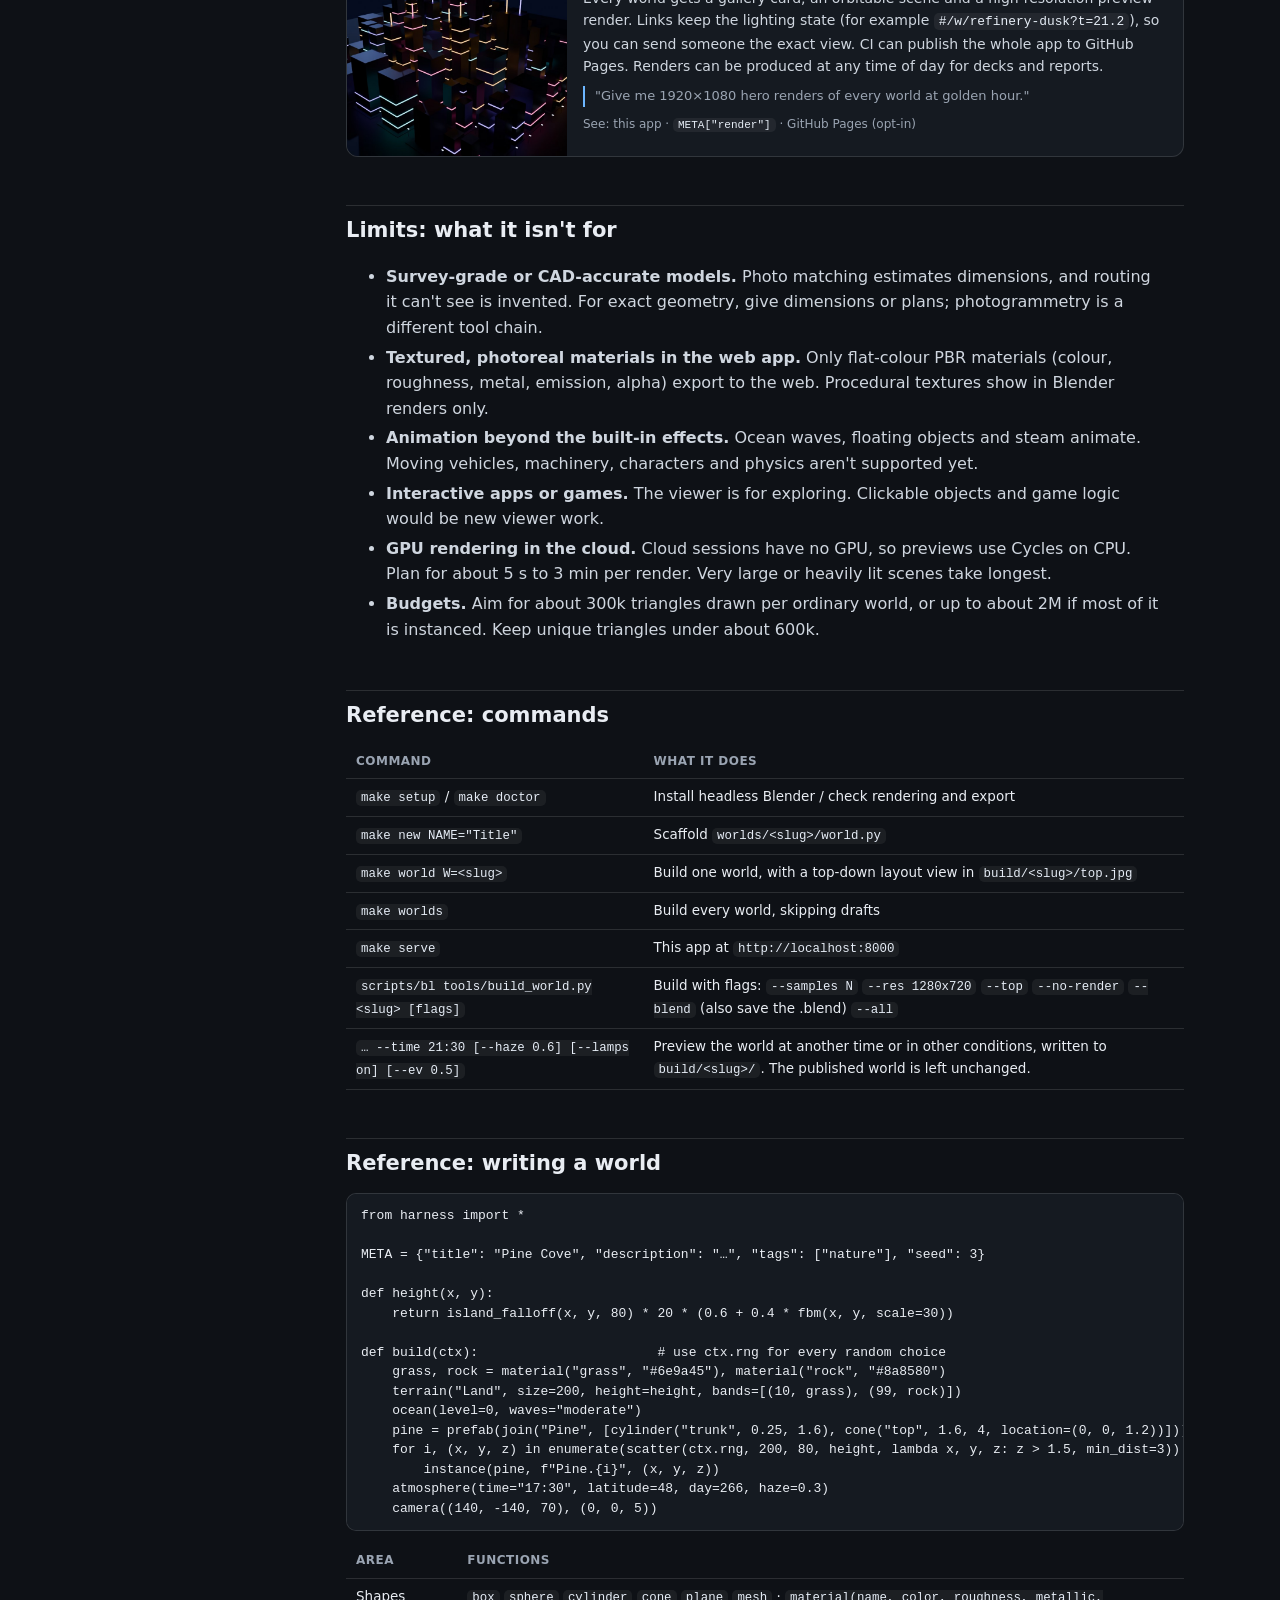
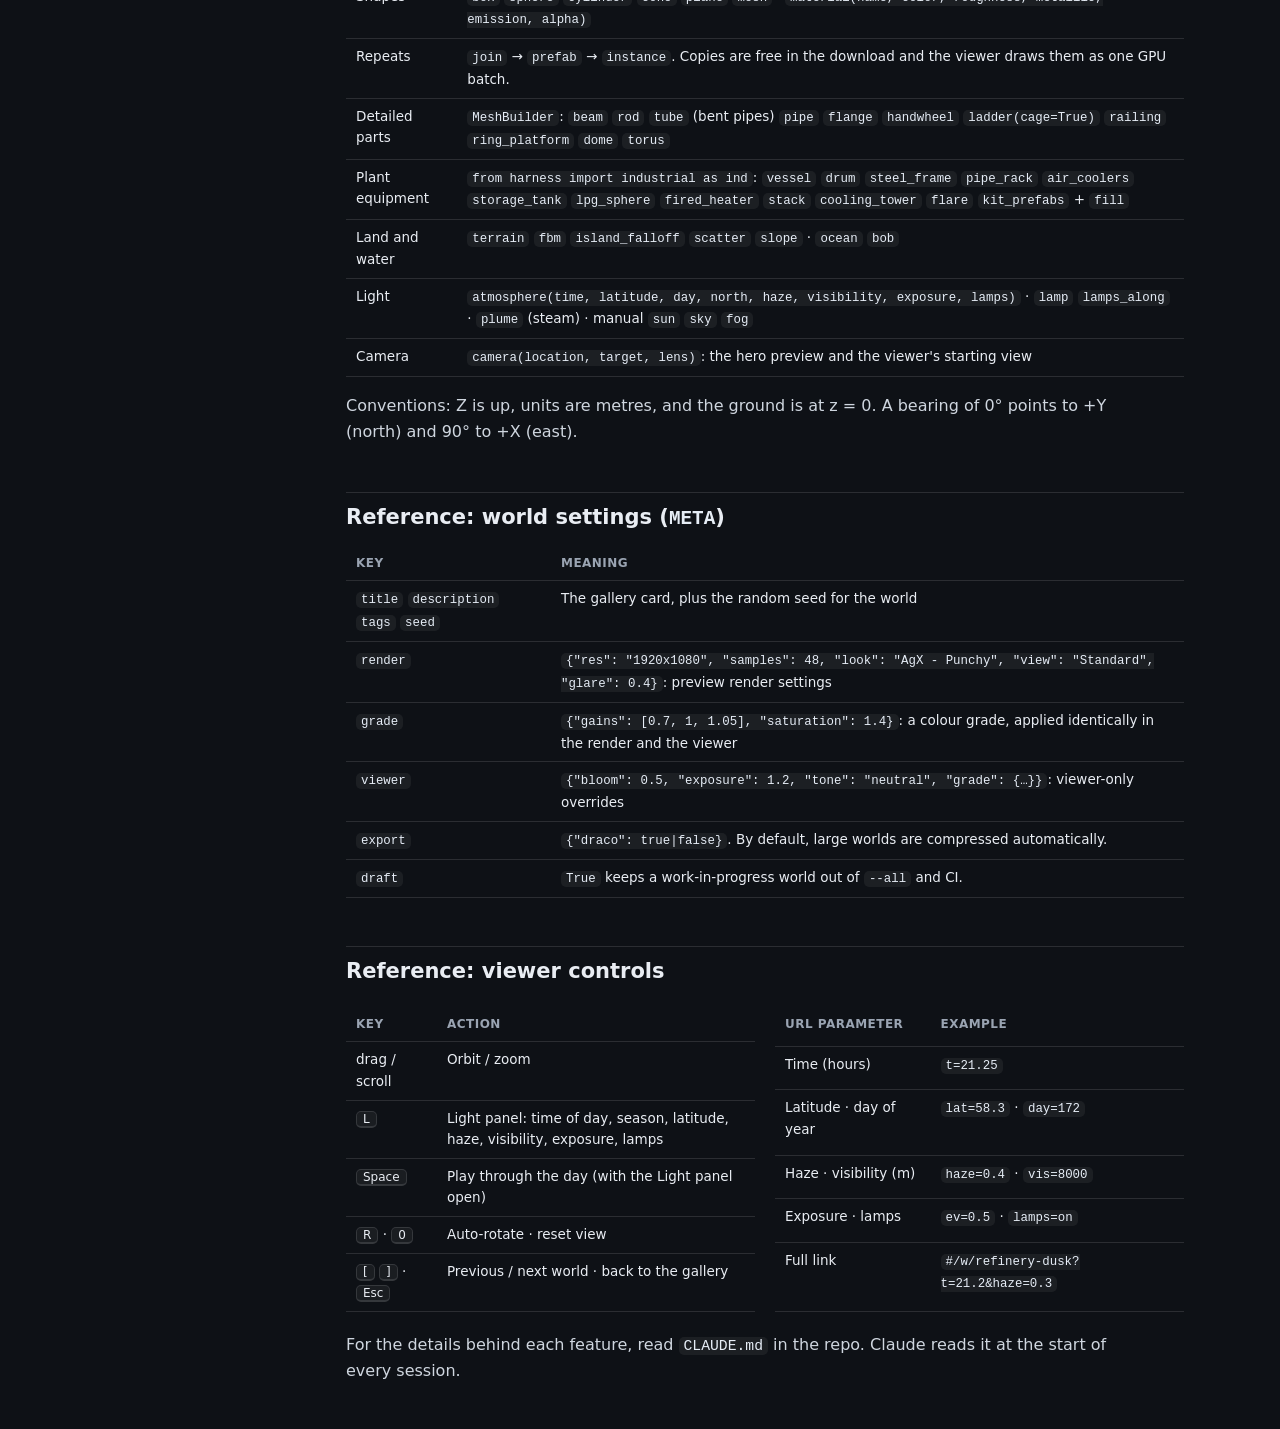
==== commit 3d55d394: "Install Blender once per cloud environment, not per session scripts/cloud-env-setup.sh is a self-con" ====
--- a/app/guide.html
+++ b/app/guide.html
@@ -103,11 +103,11 @@
         <h3>Claude Code on the web <span class="tag">recommended</span></h3>
         <ol>
           <li>At claude.ai/code, create an environment for <code>worksona/blender-harness</code>.</li>
+          <li><b>Setup script:</b> paste the whole of <code>scripts/cloud-env-setup.sh</code>. Blender installs
+            <b>once</b> (about a minute). The environment is then cached, so sessions start with Blender ready.</li>
           <li><b>Network access:</b> choose <i>Custom</i> and add <code>download.blender.org</code>, keeping the
-            defaults. Optional: on the default <i>Trusted</i> network, Blender installs from PyPI instead.</li>
-          <li><b>Setup script</b> (optional, makes sessions start faster): paste the contents of
-            <code>scripts/setup.sh</code>.</li>
-          <li>Start a session and ask for a world. Blender installs on its own at session start (about 1–2 min).</li>
+            defaults. On the default <i>Trusted</i> network, Blender installs from PyPI instead.</li>
+          <li>Start a session and ask for a world.</li>
         </ol>
       </section>
       <section>
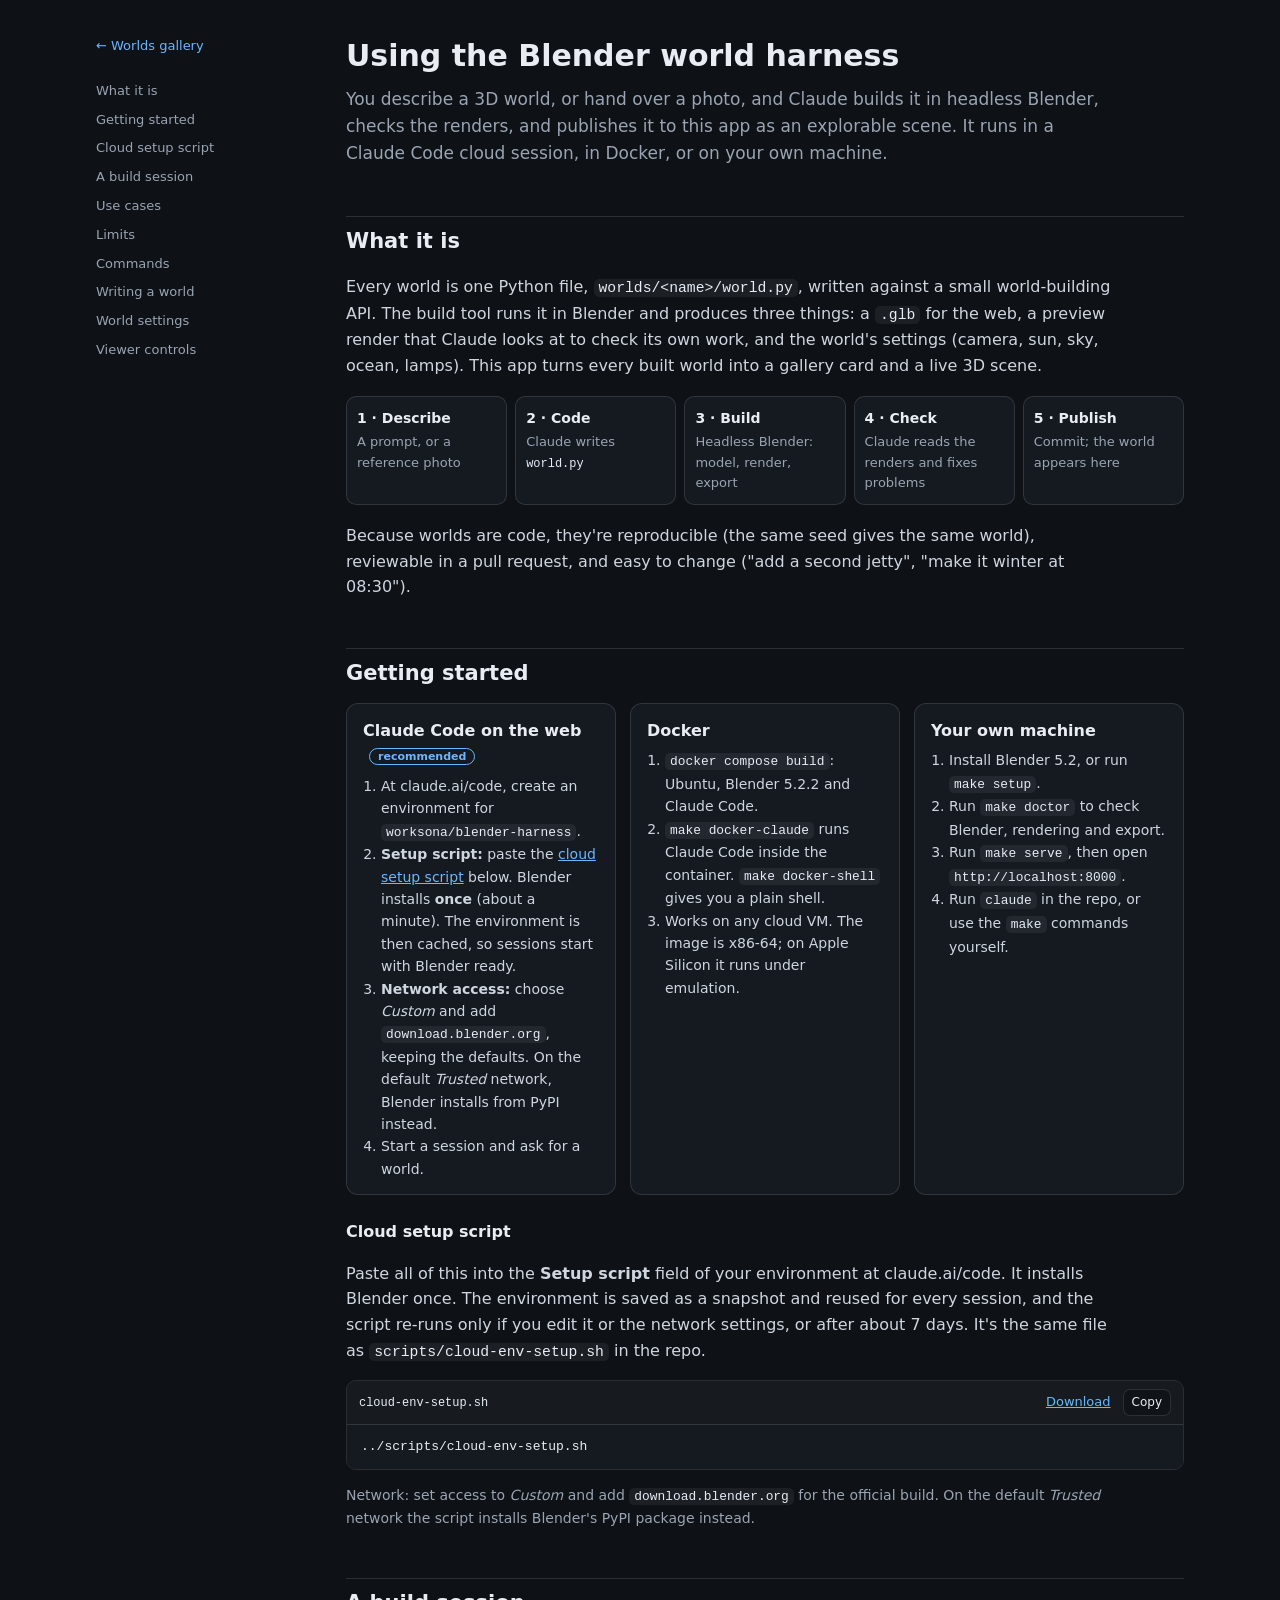
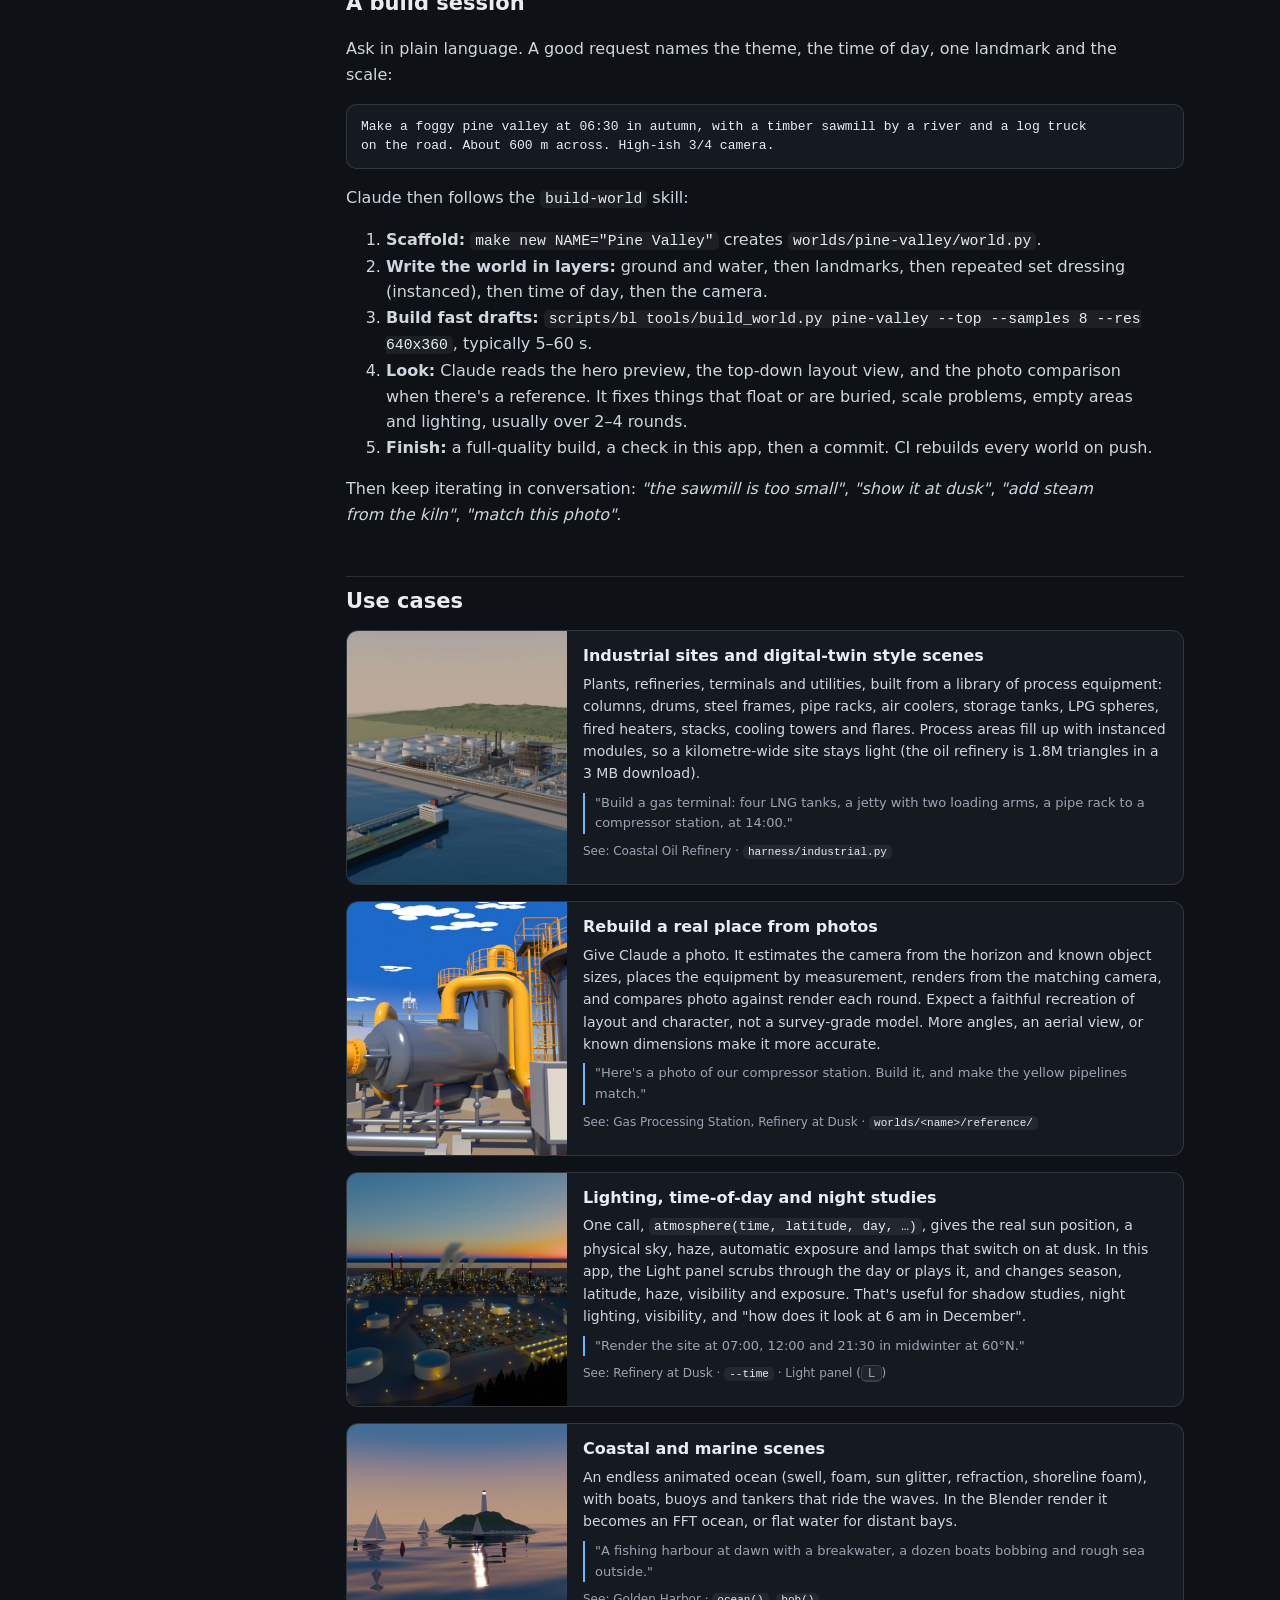
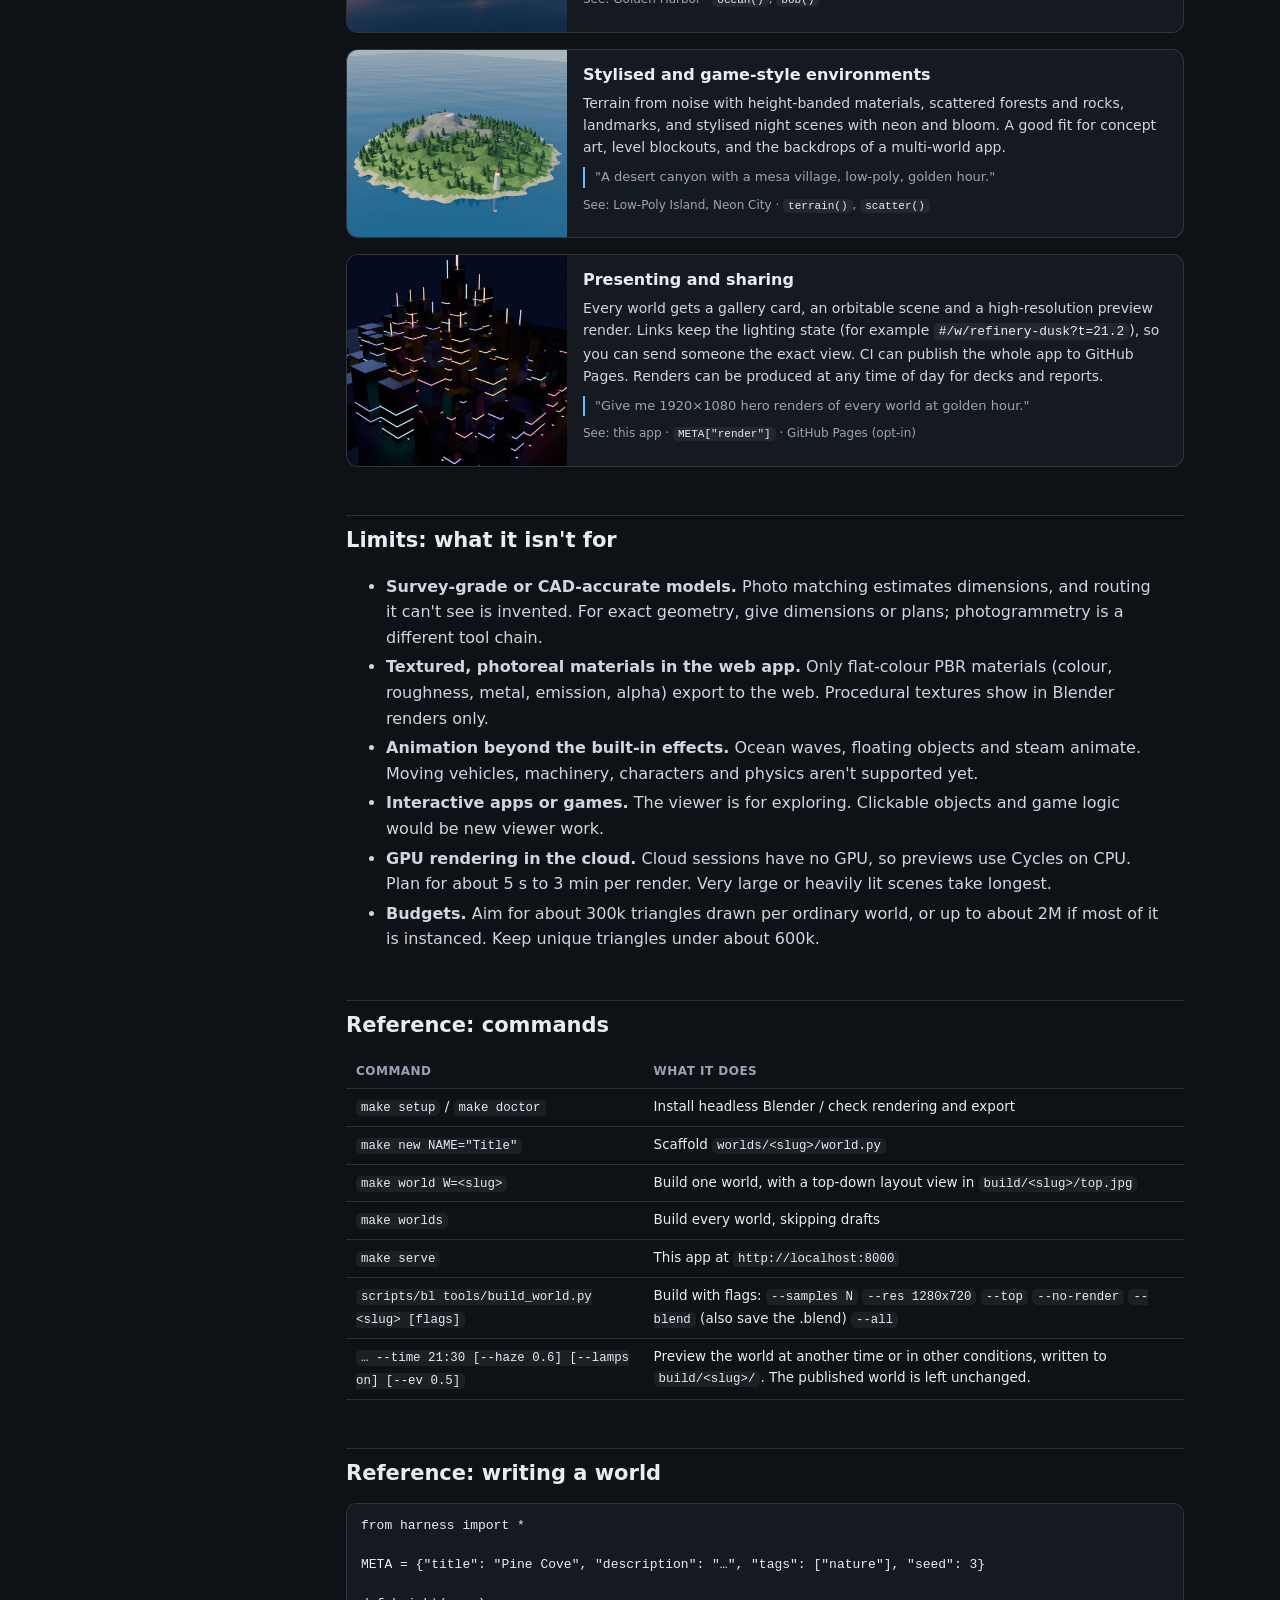
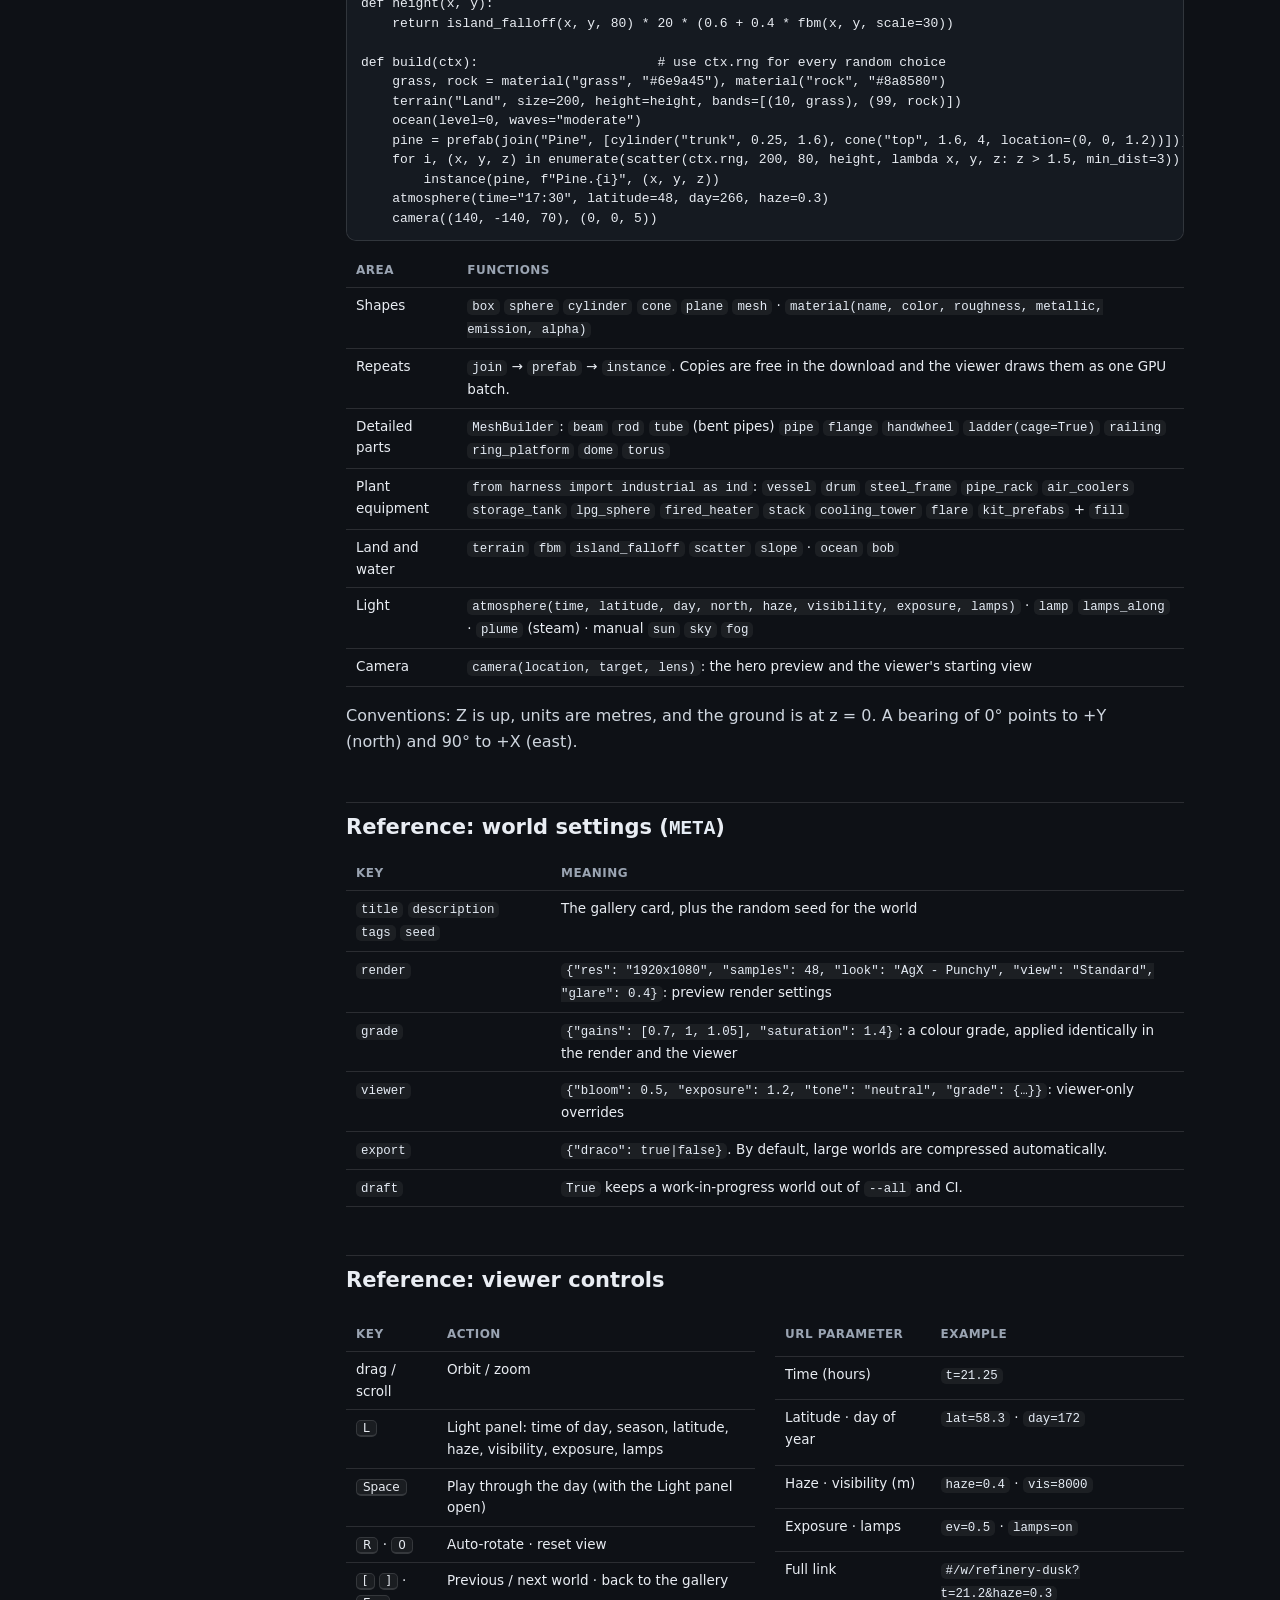
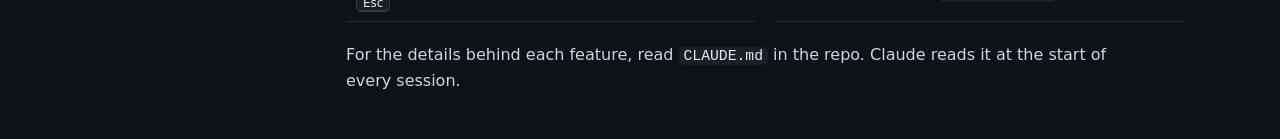
==== commit 3e6e673c: "Guide: show the cloud setup script with copy and download The guide loads app/cloud-env-setup.sh, a " ====
--- a/app/guide.html
+++ b/app/guide.html
@@ -46,10 +46,16 @@
     th { color: var(--muted); font-weight: 600; font-size: 12px; text-transform: uppercase; letter-spacing: .04em; }
     .two { display: grid; grid-template-columns: 1fr 1fr; gap: 20px; }
     .limits li { margin-bottom: 4px; }
+    .script-box { border: 1px solid var(--line); border-radius: 10px; overflow: hidden; margin: 10px 0; }
+    .script-bar { display: flex; align-items: center; justify-content: space-between; gap: 10px;
+      padding: 8px 12px; background: rgba(255, 255, 255, 0.04); border-bottom: 1px solid var(--line); font-size: 13px; }
+    .script-actions { display: flex; align-items: center; gap: 12px; }
+    .script-box pre { margin: 0; border: 0; border-radius: 0; max-height: 460px; }
+    .note { color: var(--muted); font-size: 14px; }
     kbd { font-family: inherit; font-size: 12px; border: 1px solid var(--line); border-bottom-width: 2px;
       border-radius: 5px; padding: 0 6px; background: rgba(255,255,255,0.05); }
     @media (max-width: 860px) {
-      .guide { grid-template-columns: 1fr; gap: 12px; }
+      .guide { grid-template-columns: minmax(0, 1fr); gap: 12px; }   /* minmax: long code lines scroll, not stretch */
       .toc { position: static; display: flex; flex-wrap: wrap; gap: 4px 14px; }
       .toc a { padding: 2px 0; }
       .ways, .two { grid-template-columns: 1fr; }
@@ -66,6 +72,7 @@
     <a class="back" href="index.html#/">&larr; Worlds gallery</a>
     <a href="#what">What it is</a>
     <a href="#start">Getting started</a>
+    <a href="#setup-script">Cloud setup script</a>
     <a href="#session">A build session</a>
     <a href="#uses">Use cases</a>
     <a href="#limits">Limits</a>
@@ -103,7 +110,7 @@
         <h3>Claude Code on the web <span class="tag">recommended</span></h3>
         <ol>
           <li>At claude.ai/code, create an environment for <code>worksona/blender-harness</code>.</li>
-          <li><b>Setup script:</b> paste the whole of <code>scripts/cloud-env-setup.sh</code>. Blender installs
+          <li><b>Setup script:</b> paste the <a href="#setup-script">cloud setup script</a> below. Blender installs
             <b>once</b> (about a minute). The environment is then cached, so sessions start with Blender ready.</li>
           <li><b>Network access:</b> choose <i>Custom</i> and add <code>download.blender.org</code>, keeping the
             defaults. On the default <i>Trusted</i> network, Blender installs from PyPI instead.</li>
@@ -130,6 +137,24 @@
       </section>
     </div>
 
+    <h3 id="setup-script">Cloud setup script</h3>
+    <p>Paste all of this into the <b>Setup script</b> field of your environment at claude.ai/code. It installs
+      Blender once. The environment is saved as a snapshot and reused for every session, and the script re-runs
+      only if you edit it or the network settings, or after about 7 days. It's the same file as
+      <code>scripts/cloud-env-setup.sh</code> in the repo.</p>
+    <div class="script-box">
+      <div class="script-bar">
+        <span><code>cloud-env-setup.sh</code></span>
+        <span class="script-actions">
+          <a href="cloud-env-setup.sh" download>Download</a>
+          <button type="button" class="btn small" id="copy-setup">Copy</button>
+        </span>
+      </div>
+      <pre id="setup-code">Loading the script… (if this doesn't load, open scripts/cloud-env-setup.sh in the repo)</pre>
+    </div>
+    <p class="note">Network: set access to <i>Custom</i> and add <code>download.blender.org</code> for the official
+      build. On the default <i>Trusted</i> network the script installs Blender's PyPI package instead.</p>
+
     <h2 id="session">A build session</h2>
     <p>Ask in plain language. A good request names the theme, the time of day, one landmark and the scale:</p>
     <pre>Make a foggy pine valley at 06:30 in autumn, with a timber sawmill by a river and a log truck
@@ -319,5 +344,27 @@
       of every session.</p>
   </main>
 </div>
+<script>
+  // Show the setup script straight from the repo (one source of truth), with a copy button.
+  const code = document.getElementById('setup-code');
+  const copy = document.getElementById('copy-setup');
+  fetch('cloud-env-setup.sh', { cache: 'no-cache' })
+    .then((r) => (r.ok ? r.text() : Promise.reject(new Error(r.status))))
+    .then((text) => { code.textContent = text; })
+    .catch(() => { copy.disabled = true; });
+  copy.addEventListener('click', async () => {
+    try {
+      await navigator.clipboard.writeText(code.textContent);
+      copy.textContent = 'Copied';
+    } catch {
+      const range = document.createRange();
+      range.selectNodeContents(code);
+      getSelection().removeAllRanges();
+      getSelection().addRange(range);
+      copy.textContent = 'Selected: press ⌘C';
+    }
+    setTimeout(() => { copy.textContent = 'Copy'; }, 2000);
+  });
+</script>
 </body>
 </html>
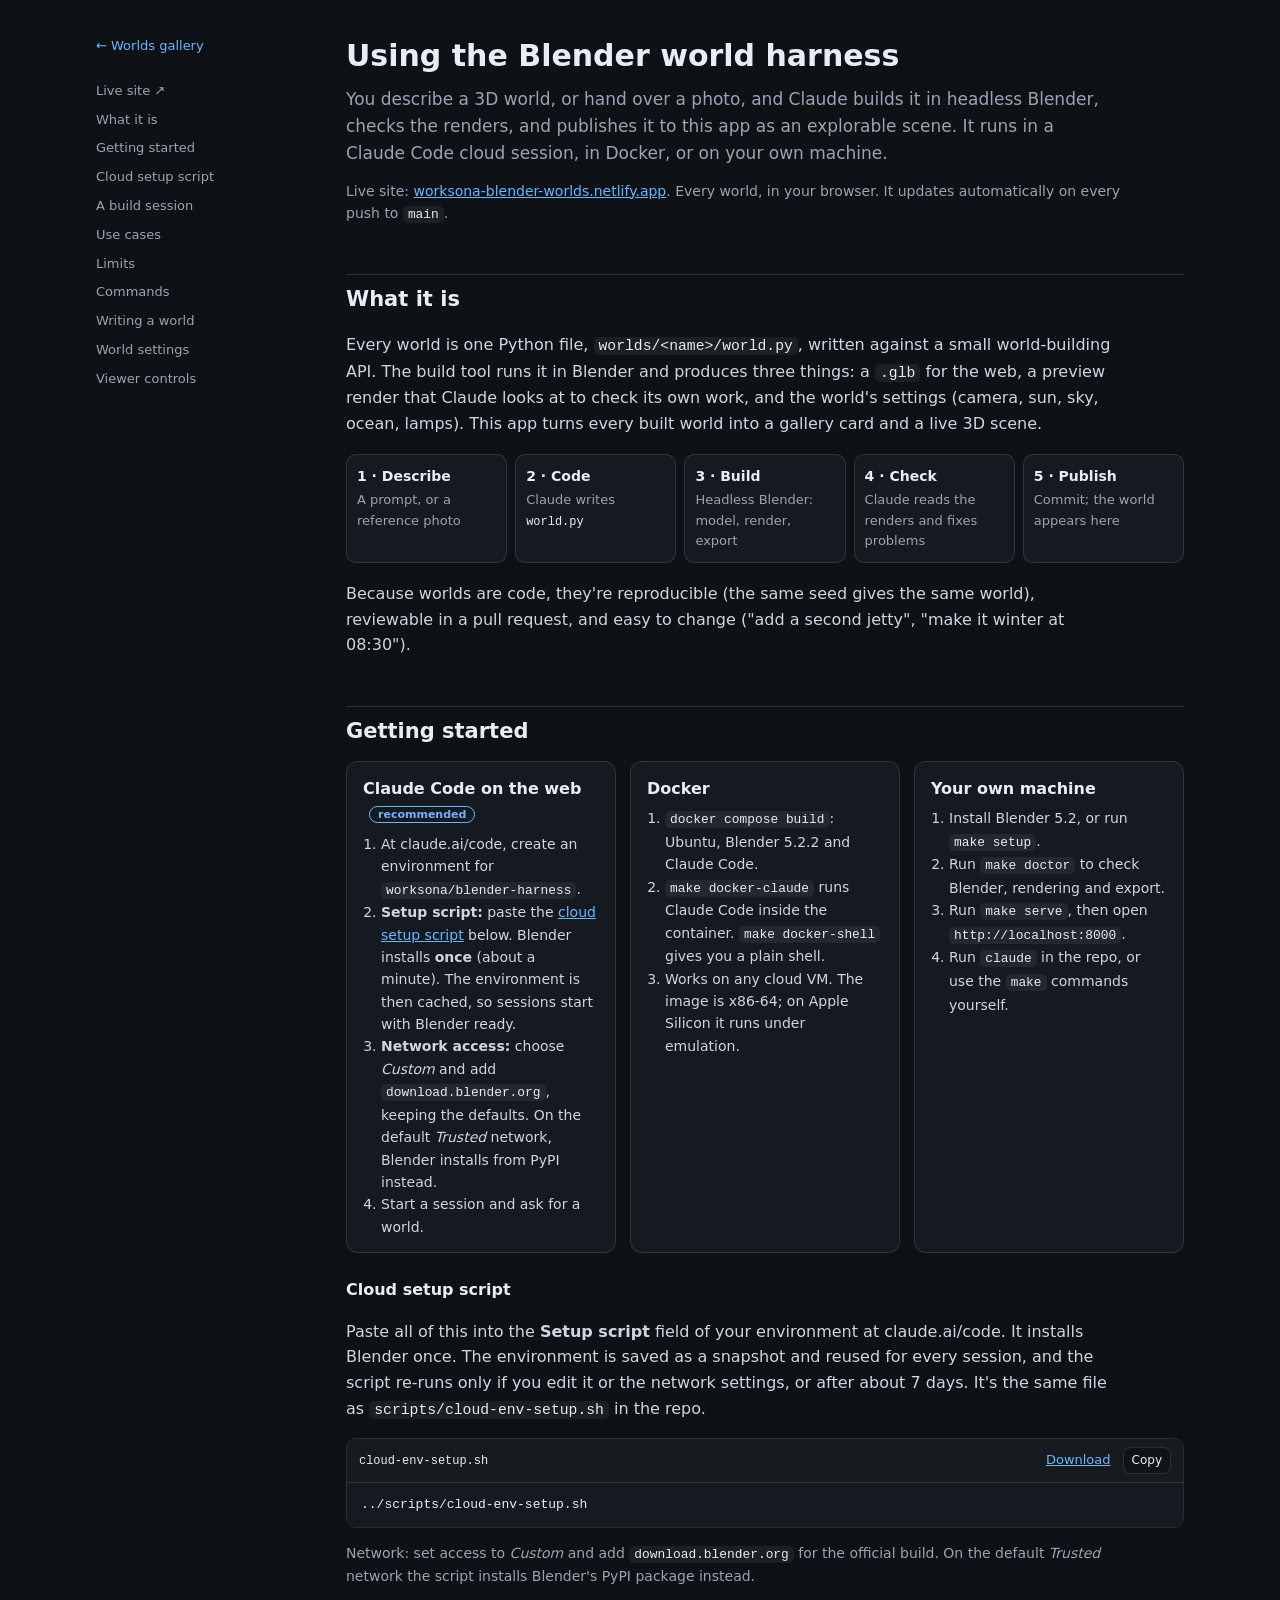
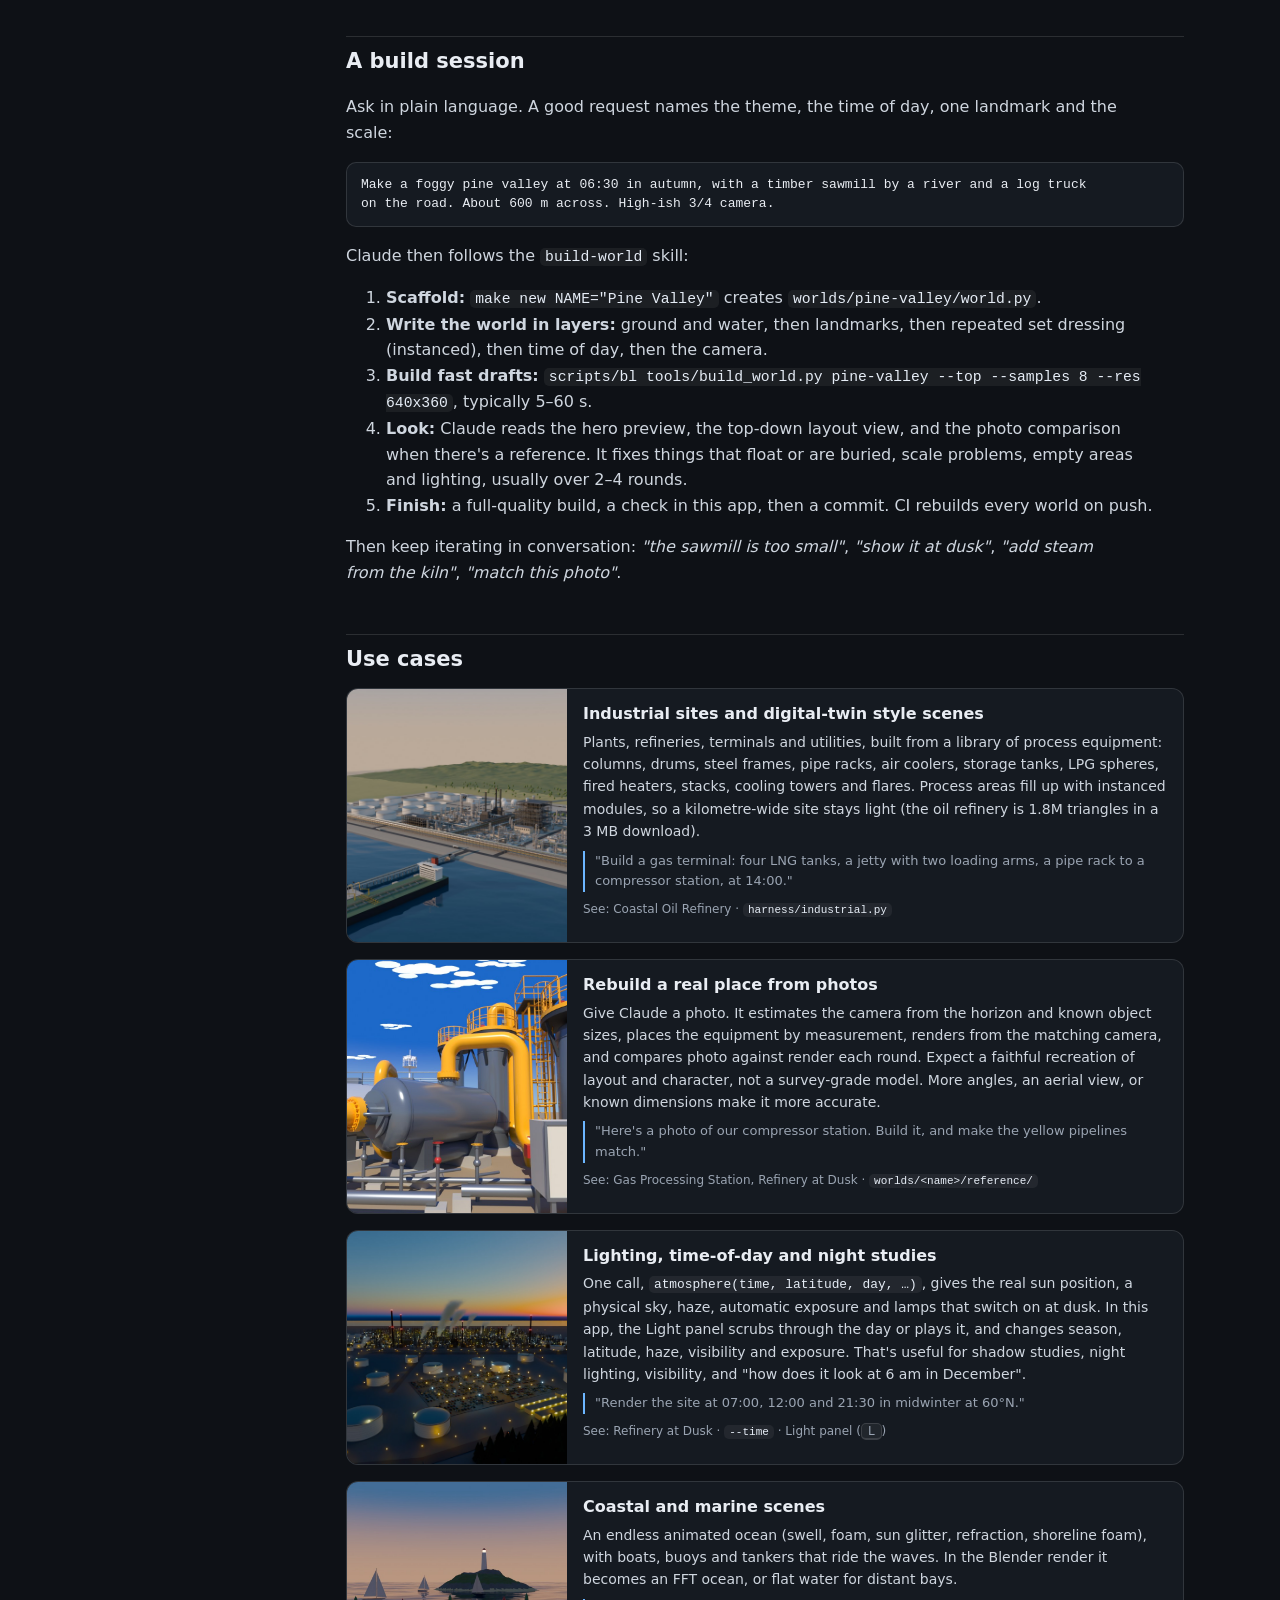
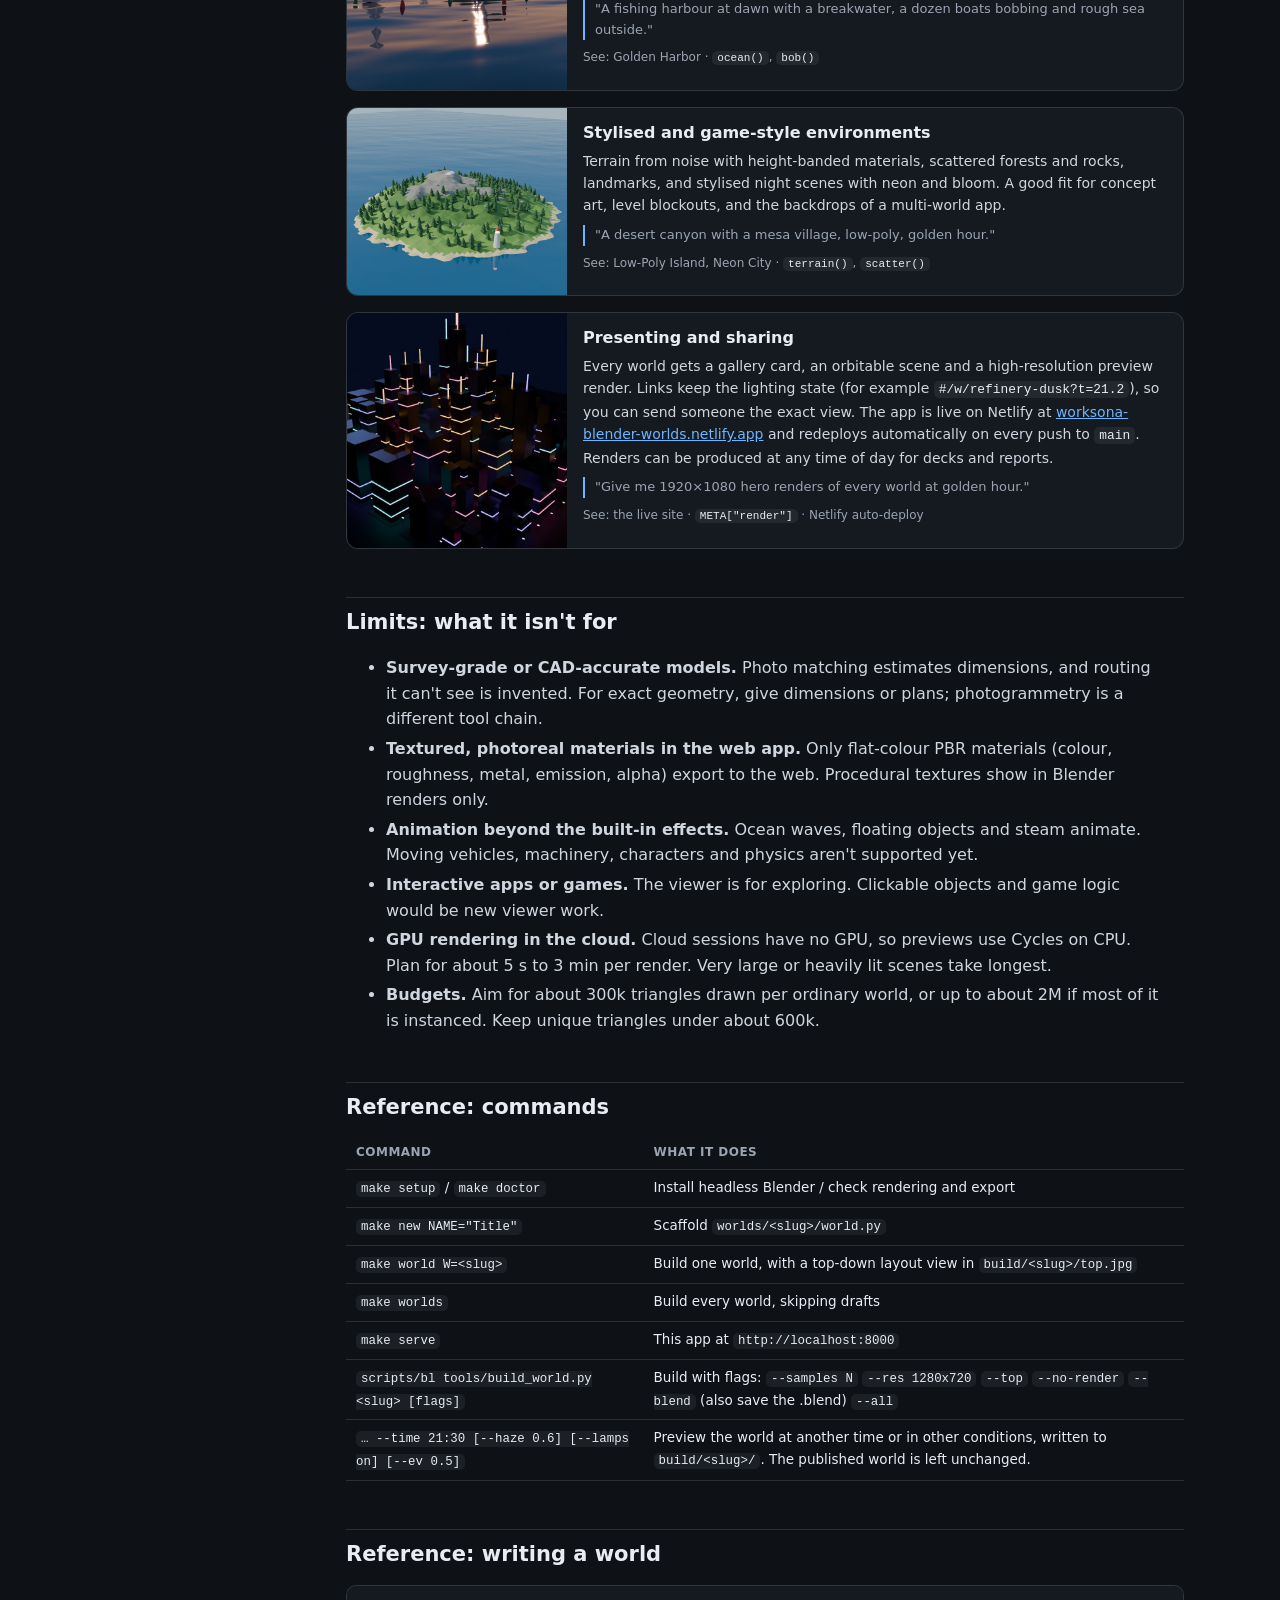
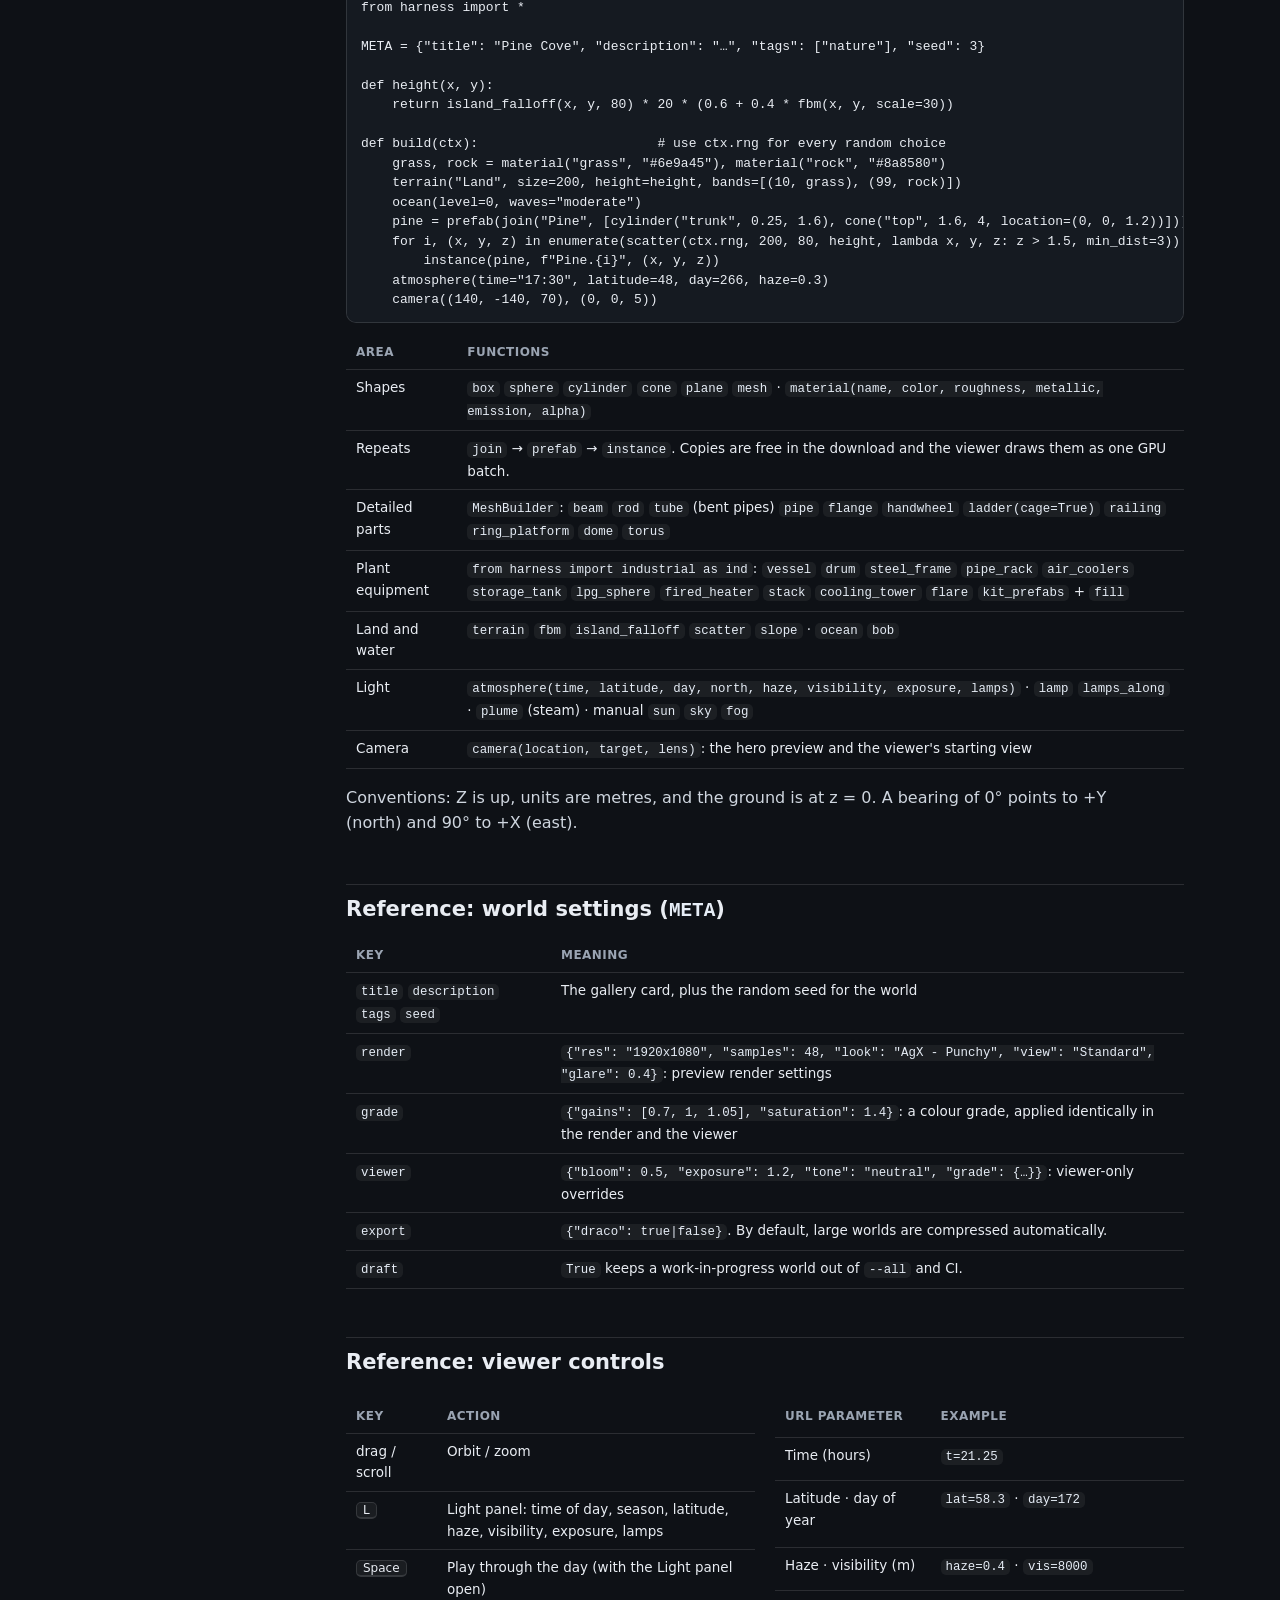
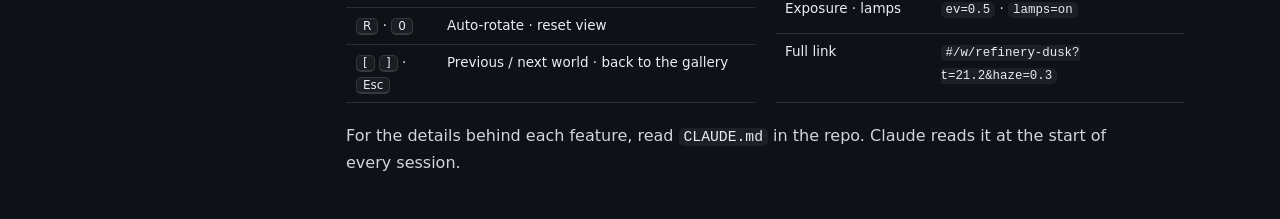
==== commit 789a9d86: "Guide: link the live Netlify site Co-Authored-By: Claude Opus 5.5 <noreply@anthropic.com>" ====
--- a/app/guide.html
+++ b/app/guide.html
@@ -46,6 +46,7 @@
     th { color: var(--muted); font-weight: 600; font-size: 12px; text-transform: uppercase; letter-spacing: .04em; }
     .two { display: grid; grid-template-columns: 1fr 1fr; gap: 20px; }
     .limits li { margin-bottom: 4px; }
+    .live { margin: -16px 0 28px; font-size: 14px; color: var(--muted); }
     .script-box { border: 1px solid var(--line); border-radius: 10px; overflow: hidden; margin: 10px 0; }
     .script-bar { display: flex; align-items: center; justify-content: space-between; gap: 10px;
       padding: 8px 12px; background: rgba(255, 255, 255, 0.04); border-bottom: 1px solid var(--line); font-size: 13px; }
@@ -70,6 +71,7 @@
 <div class="guide">
   <nav class="toc" aria-label="Contents">
     <a class="back" href="index.html#/">&larr; Worlds gallery</a>
+    <a href="https://worksona-blender-worlds.netlify.app" target="_blank" rel="noopener">Live site &#8599;</a>
     <a href="#what">What it is</a>
     <a href="#start">Getting started</a>
     <a href="#setup-script">Cloud setup script</a>
@@ -87,6 +89,9 @@
     <p class="lede">You describe a 3D world, or hand over a photo, and Claude builds it in headless Blender,
       checks the renders, and publishes it to this app as an explorable scene. It runs in a Claude Code
       cloud session, in Docker, or on your own machine.</p>
+    <p class="live">Live site: <a href="https://worksona-blender-worlds.netlify.app" target="_blank"
+      rel="noopener">worksona-blender-worlds.netlify.app</a>. Every world, in your browser. It updates
+      automatically on every push to <code>main</code>.</p>
 
     <h2 id="what">What it is</h2>
     <p>Every world is one Python file, <code>worlds/&lt;name&gt;/world.py</code>, written against a small
@@ -241,10 +246,12 @@
           <h3>Presenting and sharing</h3>
           <p>Every world gets a gallery card, an orbitable scene and a high-resolution preview render. Links keep
             the lighting state (for example <code>#/w/refinery-dusk?t=21.2</code>), so you can send someone the
-            exact view. CI can publish the whole app to GitHub Pages. Renders can be produced at any time of day
-            for decks and reports.</p>
+            exact view. The app is live on Netlify at
+            <a href="https://worksona-blender-worlds.netlify.app" target="_blank" rel="noopener">worksona-blender-worlds.netlify.app</a>
+            and redeploys automatically on every push to <code>main</code>. Renders can be produced at any time of
+            day for decks and reports.</p>
           <p class="ask">"Give me 1920×1080 hero renders of every world at golden hour."</p>
-          <p class="uses-tags">See: this app · <code>META["render"]</code> · GitHub Pages (opt-in)</p>
+          <p class="uses-tags">See: the live site · <code>META["render"]</code> · Netlify auto-deploy</p>
         </div>
       </article>
     </div>
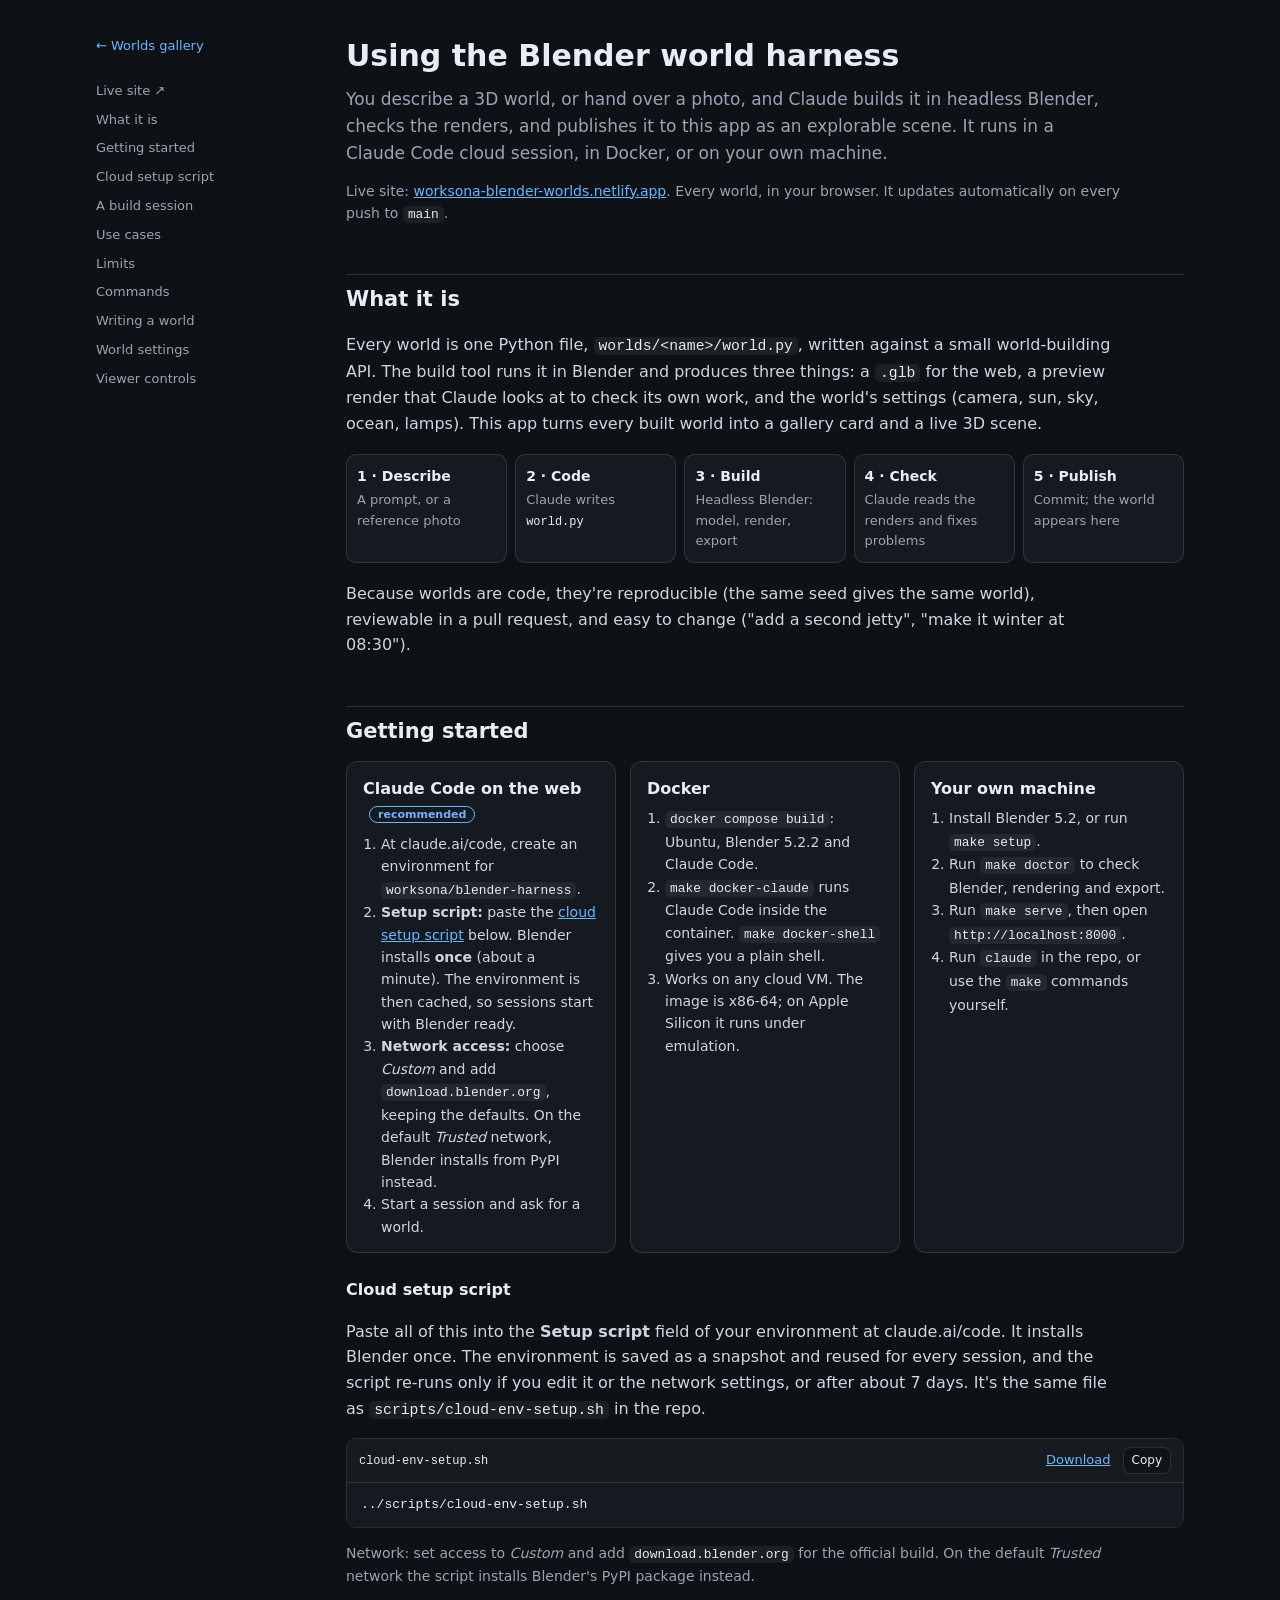
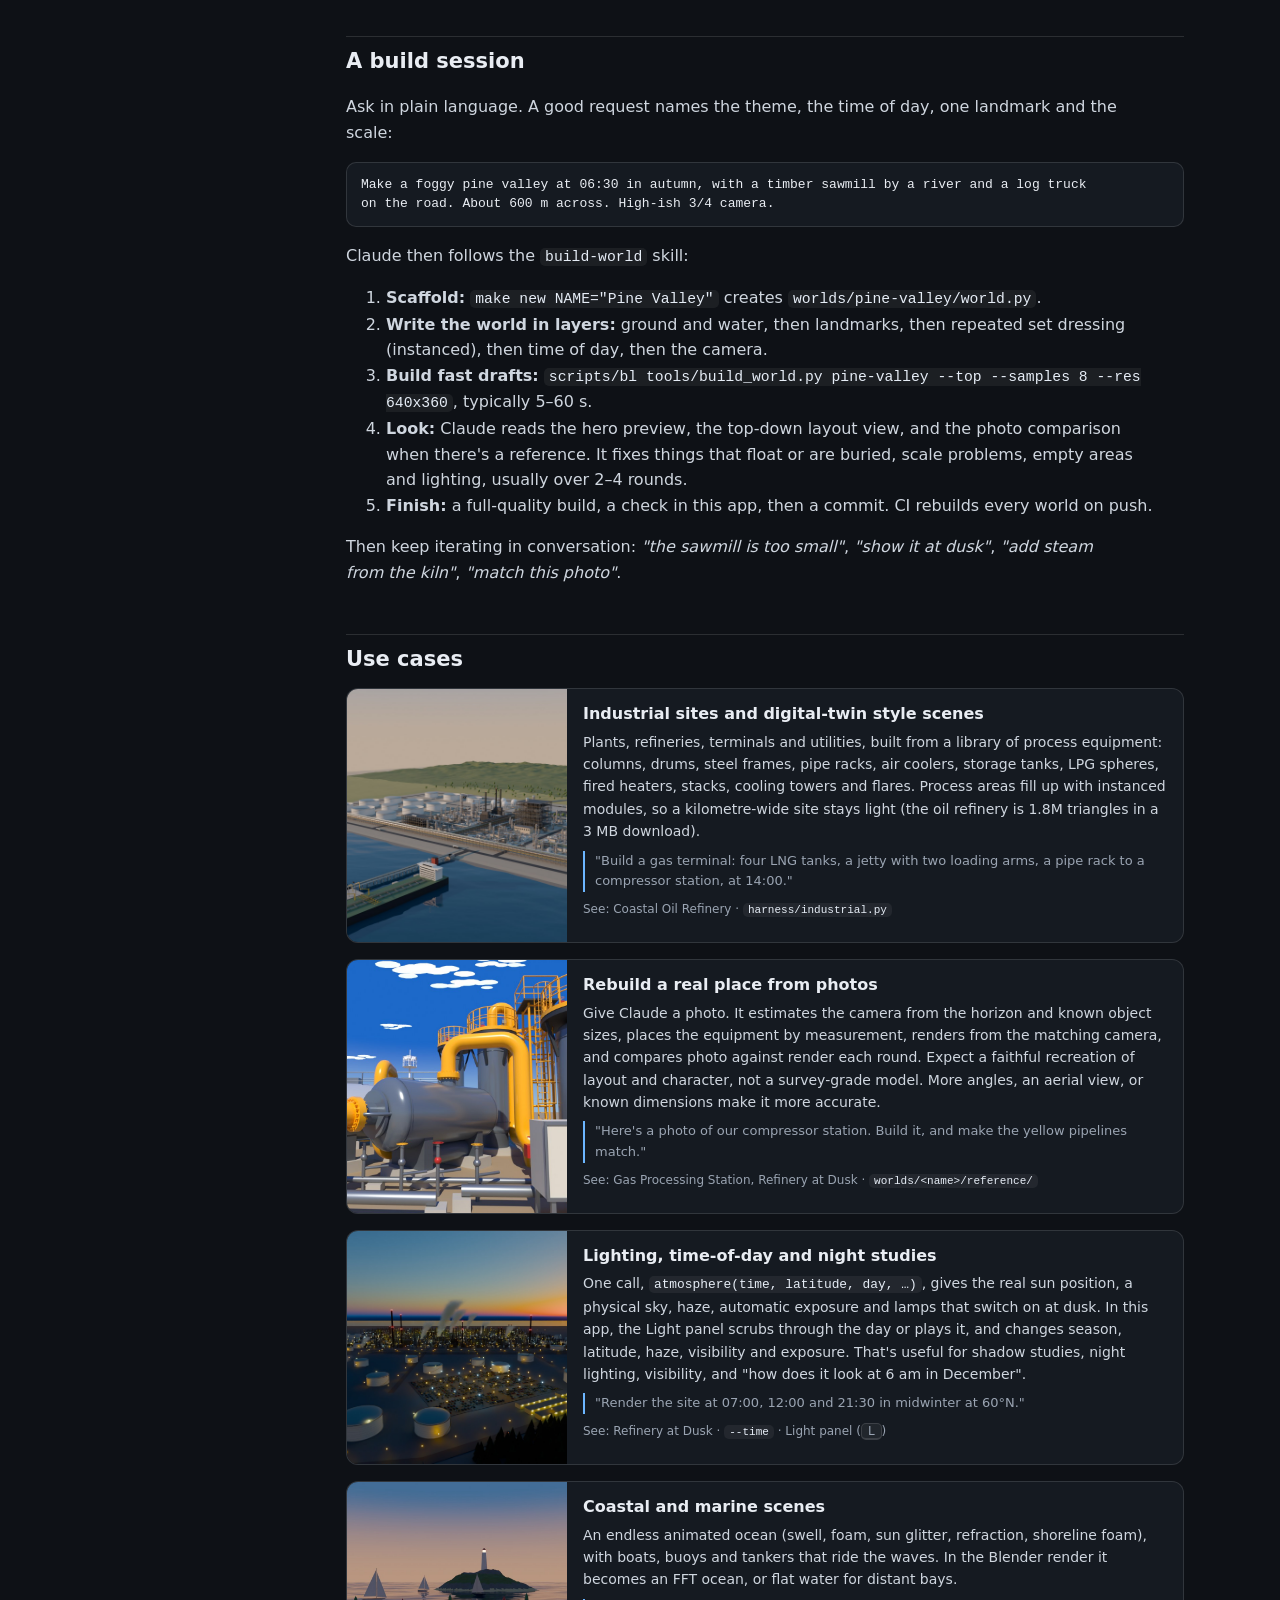
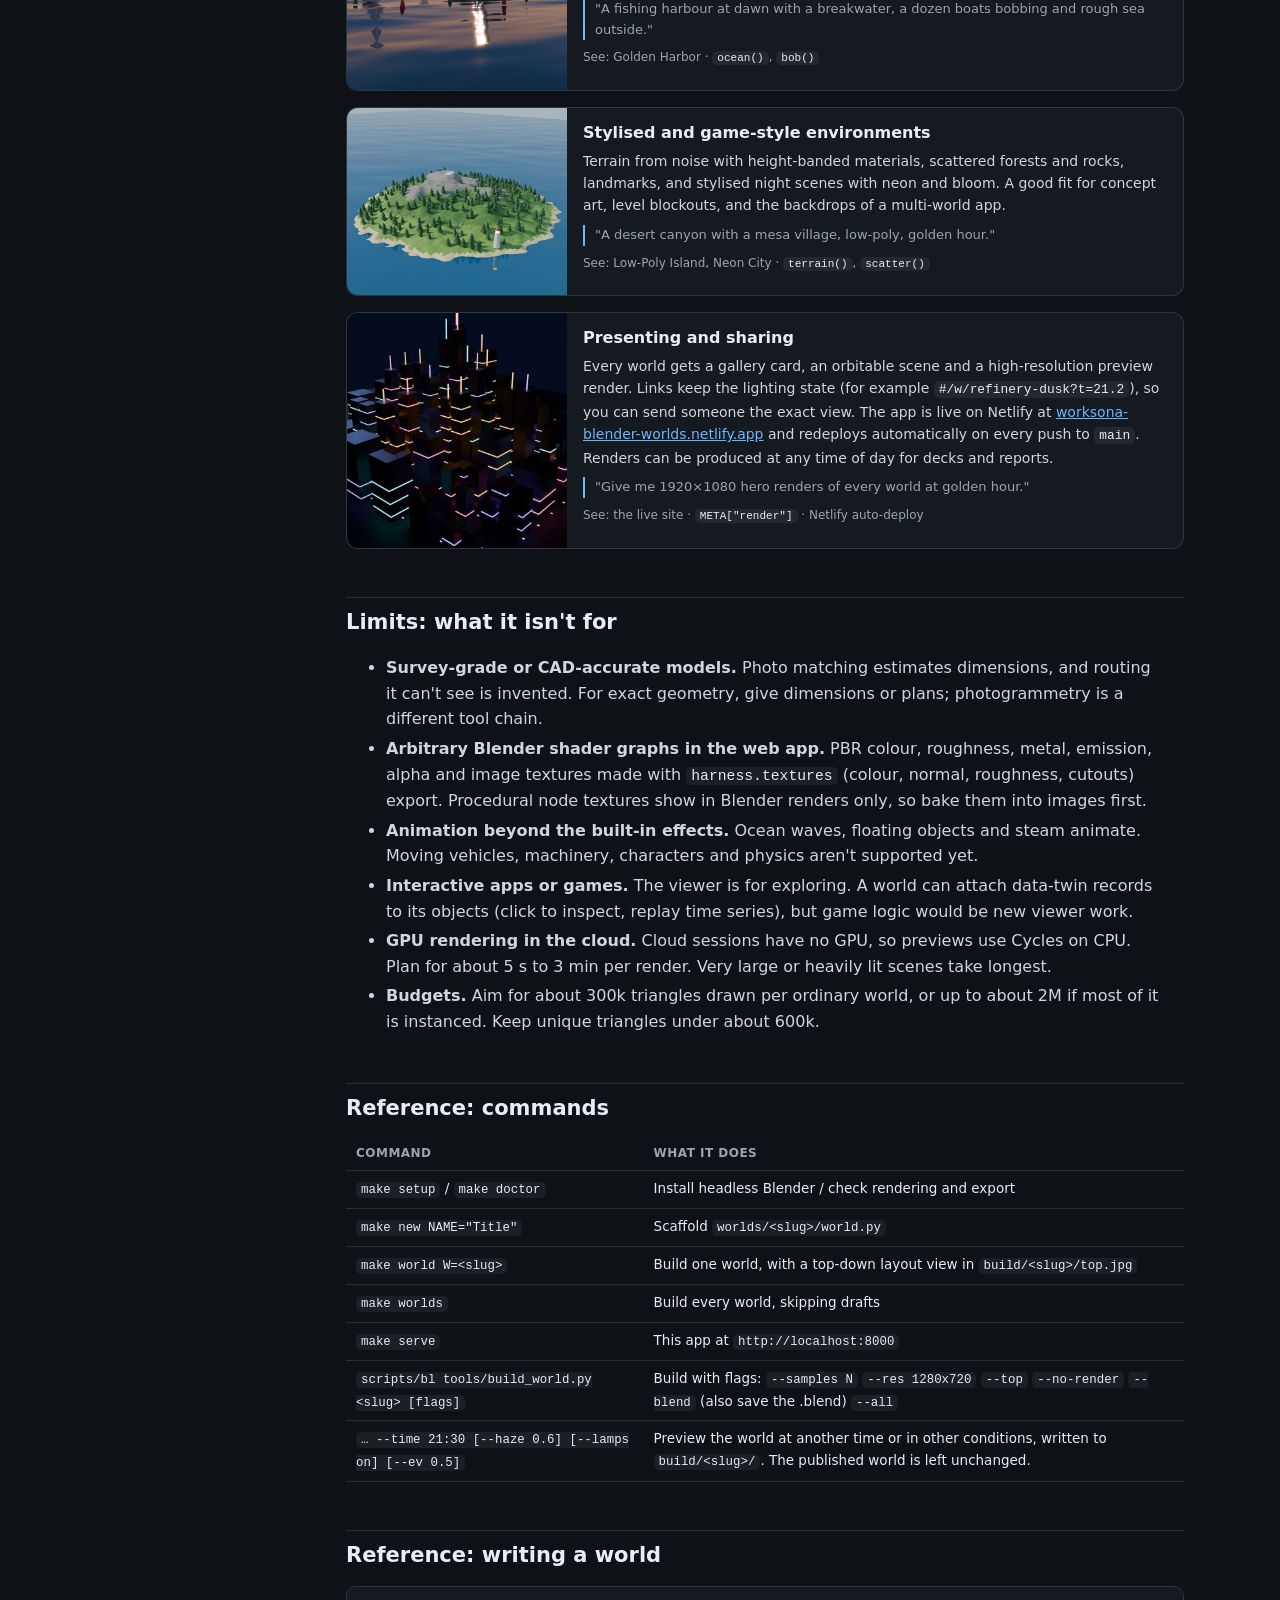
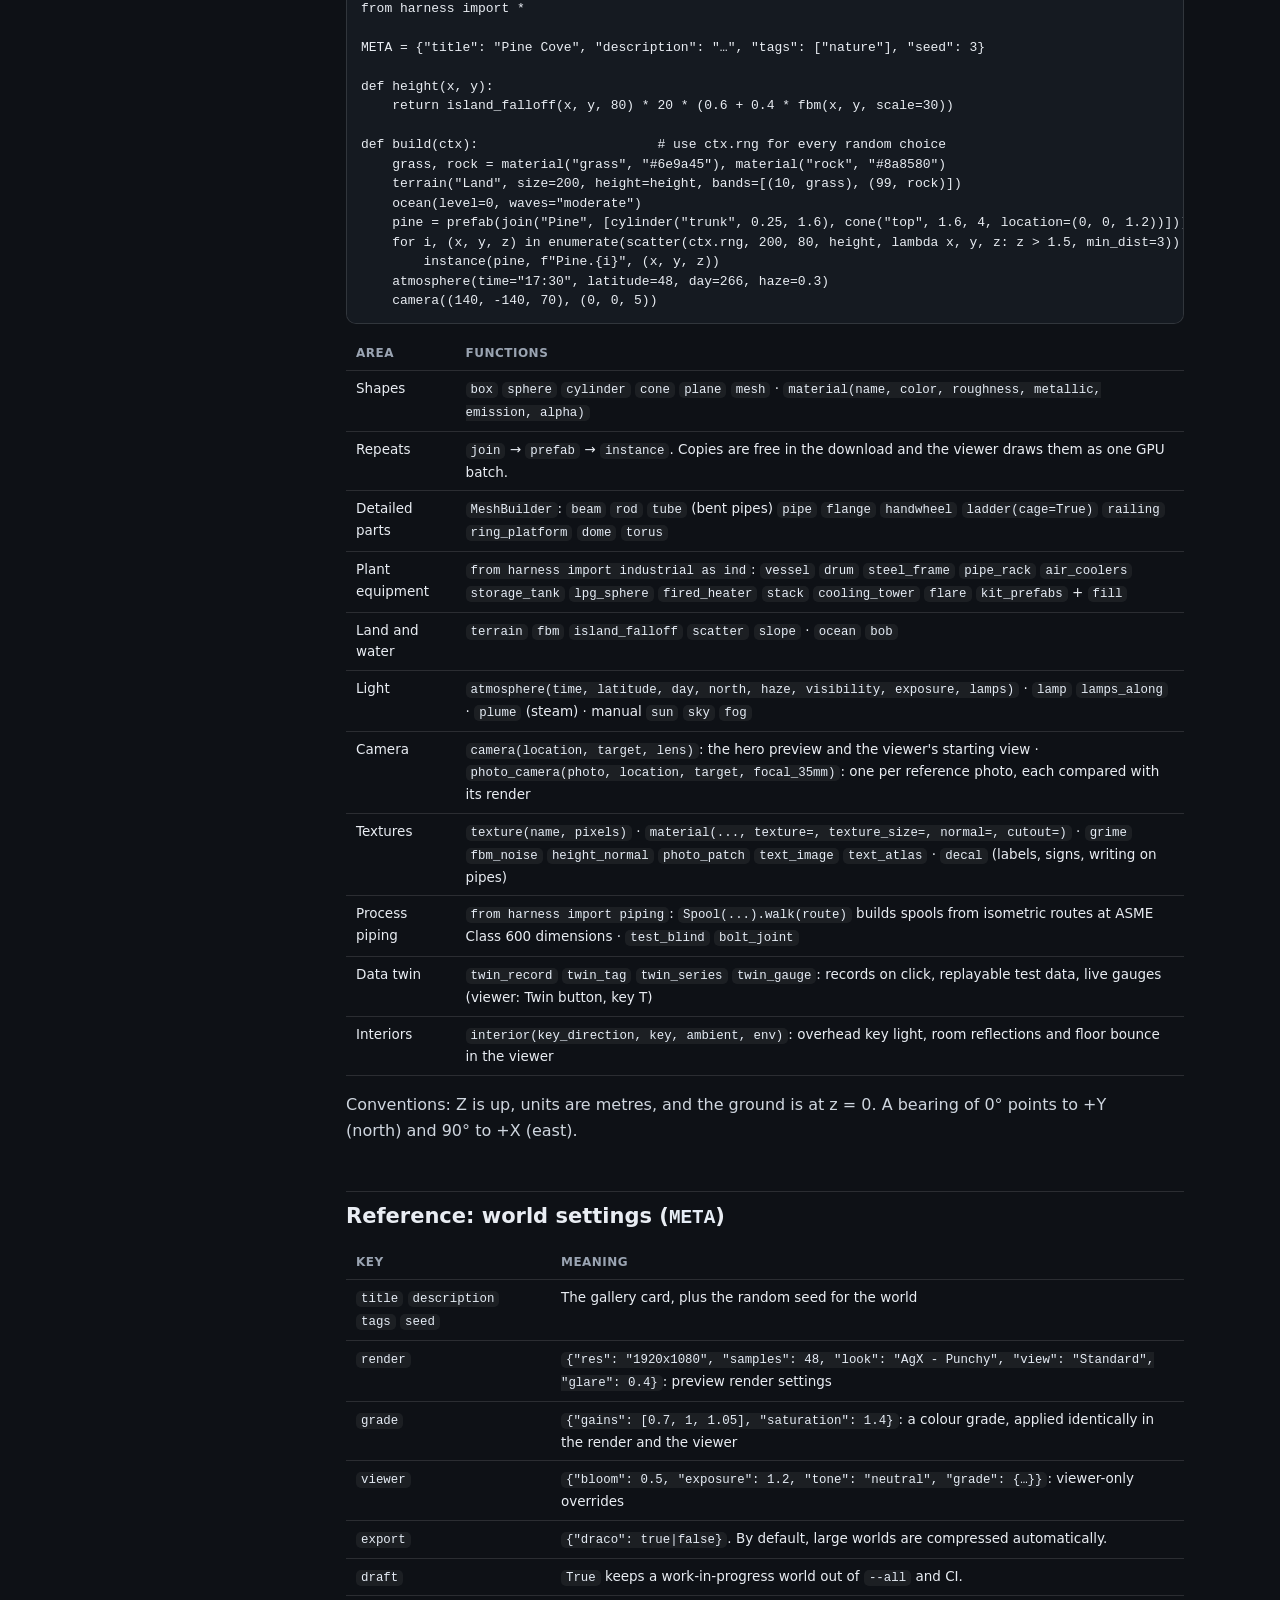
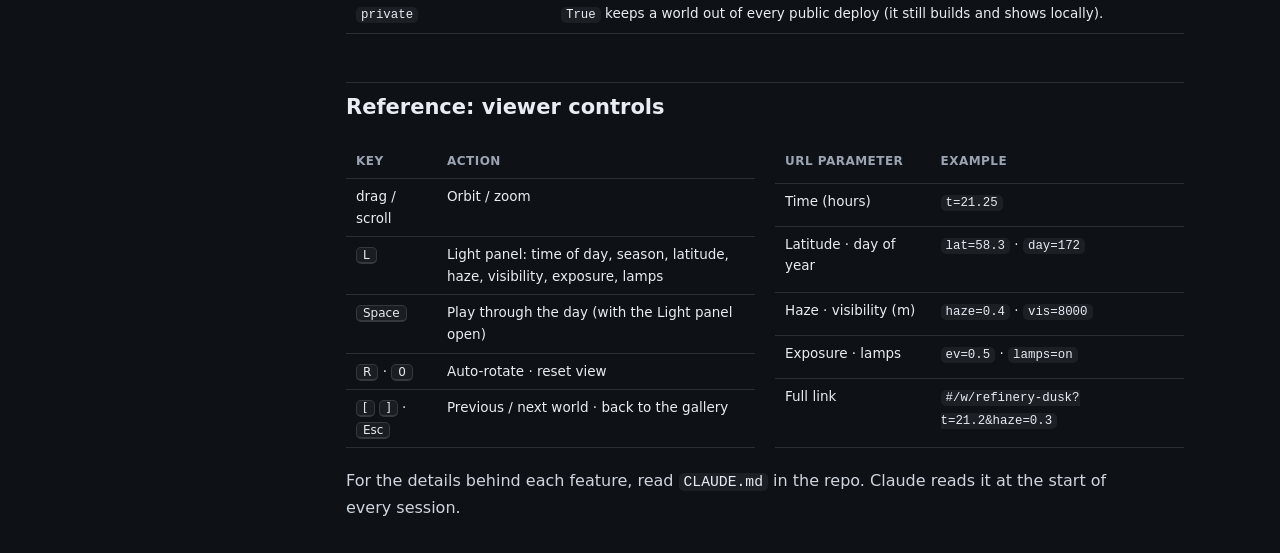
==== commit 870ee636: "Add textures, piping and data-twin support; twin Purnell Pressure Test Pack 1 Harness - textures.py:" ====
--- a/app/guide.html
+++ b/app/guide.html
@@ -260,12 +260,13 @@
     <ul class="limits">
       <li><b>Survey-grade or CAD-accurate models.</b> Photo matching estimates dimensions, and routing it can't
         see is invented. For exact geometry, give dimensions or plans; photogrammetry is a different tool chain.</li>
-      <li><b>Textured, photoreal materials in the web app.</b> Only flat-colour PBR materials (colour, roughness,
-        metal, emission, alpha) export to the web. Procedural textures show in Blender renders only.</li>
+      <li><b>Arbitrary Blender shader graphs in the web app.</b> PBR colour, roughness, metal, emission, alpha and
+        image textures made with <code>harness.textures</code> (colour, normal, roughness, cutouts) export. Procedural
+        node textures show in Blender renders only, so bake them into images first.</li>
       <li><b>Animation beyond the built-in effects.</b> Ocean waves, floating objects and steam animate. Moving
         vehicles, machinery, characters and physics aren't supported yet.</li>
-      <li><b>Interactive apps or games.</b> The viewer is for exploring. Clickable objects and game logic would be
-        new viewer work.</li>
+      <li><b>Interactive apps or games.</b> The viewer is for exploring. A world can attach data-twin records to its
+        objects (click to inspect, replay time series), but game logic would be new viewer work.</li>
       <li><b>GPU rendering in the cloud.</b> Cloud sessions have no GPU, so previews use Cycles on CPU. Plan for
         about 5 s to 3 min per render. Very large or heavily lit scenes take longest.</li>
       <li><b>Budgets.</b> Aim for about 300k triangles drawn per ordinary world, or up to about 2M if most of
@@ -312,7 +313,11 @@
       <tr><td>Plant equipment</td><td><code>from harness import industrial as ind</code>: <code>vessel</code> <code>drum</code> <code>steel_frame</code> <code>pipe_rack</code> <code>air_coolers</code> <code>storage_tank</code> <code>lpg_sphere</code> <code>fired_heater</code> <code>stack</code> <code>cooling_tower</code> <code>flare</code> <code>kit_prefabs</code> + <code>fill</code></td></tr>
       <tr><td>Land and water</td><td><code>terrain</code> <code>fbm</code> <code>island_falloff</code> <code>scatter</code> <code>slope</code> · <code>ocean</code> <code>bob</code></td></tr>
       <tr><td>Light</td><td><code>atmosphere(time, latitude, day, north, haze, visibility, exposure, lamps)</code> · <code>lamp</code> <code>lamps_along</code> · <code>plume</code> (steam) · manual <code>sun</code> <code>sky</code> <code>fog</code></td></tr>
-      <tr><td>Camera</td><td><code>camera(location, target, lens)</code>: the hero preview and the viewer's starting view</td></tr>
+      <tr><td>Camera</td><td><code>camera(location, target, lens)</code>: the hero preview and the viewer's starting view · <code>photo_camera(photo, location, target, focal_35mm)</code>: one per reference photo, each compared with its render</td></tr>
+      <tr><td>Textures</td><td><code>texture(name, pixels)</code> · <code>material(..., texture=, texture_size=, normal=, cutout=)</code> · <code>grime</code> <code>fbm_noise</code> <code>height_normal</code> <code>photo_patch</code> <code>text_image</code> <code>text_atlas</code> · <code>decal</code> (labels, signs, writing on pipes)</td></tr>
+      <tr><td>Process piping</td><td><code>from harness import piping</code>: <code>Spool(...).walk(route)</code> builds spools from isometric routes at ASME Class 600 dimensions · <code>test_blind</code> <code>bolt_joint</code></td></tr>
+      <tr><td>Data twin</td><td><code>twin_record</code> <code>twin_tag</code> <code>twin_series</code> <code>twin_gauge</code>: records on click, replayable test data, live gauges (viewer: Twin button, key T)</td></tr>
+      <tr><td>Interiors</td><td><code>interior(key_direction, key, ambient, env)</code>: overhead key light, room reflections and floor bounce in the viewer</td></tr>
     </table>
     <p>Conventions: Z is up, units are metres, and the ground is at z = 0. A bearing of 0° points to +Y (north)
       and 90° to +X (east).</p>
@@ -326,6 +331,7 @@
       <tr><td><code>viewer</code></td><td><code>{"bloom": 0.5, "exposure": 1.2, "tone": "neutral", "grade": {…}}</code>: viewer-only overrides</td></tr>
       <tr><td><code>export</code></td><td><code>{"draco": true|false}</code>. By default, large worlds are compressed automatically.</td></tr>
       <tr><td><code>draft</code></td><td><code>True</code> keeps a work-in-progress world out of <code>--all</code> and CI.</td></tr>
+      <tr><td><code>private</code></td><td><code>True</code> keeps a world out of every public deploy (it still builds and shows locally).</td></tr>
     </table>
 
     <h2 id="ref-viewer">Reference: viewer controls</h2>
--- a/app/style.css
+++ b/app/style.css
@@ -72,3 +72,58 @@
 .btn.small { padding: 3px 8px; font-size: 12px; border-radius: 7px; }
 @media (max-width: 640px) { .panel { top: auto; bottom: 48px; } }
 [hidden] { display: none !important; }
+
+/* ---- data twin ---- */
+.panel.twin { left: 12px; right: auto; width: min(380px, calc(100vw - 24px)); bottom: 132px; top: 64px;
+  overflow: auto; align-content: start; }
+.panel.twin .head strong { flex: 1; }
+#tw-card h3 { margin: 4px 0 2px; font-size: 15px; word-break: break-word; }
+#tw-card .sub { margin: 0 0 8px; color: var(--muted); }
+#tw-card dl { display: grid; grid-template-columns: auto 1fr; gap: 3px 10px; margin: 6px 0 10px; }
+#tw-card dt { color: var(--muted); }
+#tw-card dd { margin: 0; word-break: break-word; }
+#tw-card h4, #tw-list h4 { margin: 10px 0 4px; font-size: 12px; text-transform: uppercase; letter-spacing: .04em; color: var(--muted); }
+#tw-list h4 span { font-weight: normal; opacity: .7; }
+.tbl { overflow-x: auto; border: 1px solid var(--line); border-radius: 8px; }
+.tbl table { border-collapse: collapse; width: 100%; font-size: 11px; }
+.tbl th, .tbl td { padding: 3px 6px; text-align: left; border-bottom: 1px solid var(--line); vertical-align: top; }
+.tbl th { color: var(--muted); font-weight: 600; white-space: nowrap; position: sticky; top: 0; background: #151a21; }
+.tbl tr:last-child td { border-bottom: 0; }
+#tw-card .notes { margin: 8px 0; padding-left: 16px; color: var(--muted); }
+#tw-filter { width: 100%; font: inherit; color: var(--text); background: rgba(255,255,255,.06); border: 1px solid var(--line); border-radius: 8px; padding: 6px 8px; }
+#tw-list ul { list-style: none; margin: 0; padding: 0; }
+#tw-list li { display: grid; grid-template-columns: 10px 1fr; column-gap: 8px; padding: 5px 6px; border-radius: 7px; cursor: pointer; }
+#tw-list li:hover { background: rgba(255,255,255,.07); }
+#tw-list li i { width: 8px; height: 8px; border-radius: 50%; margin-top: 4px; grid-row: span 2; }
+#tw-list li small { color: var(--muted); grid-column: 2; }
+#twin-gauges { position: absolute; inset: 0; pointer-events: none; overflow: hidden; }
+.twin-gauge { position: absolute; left: 0; top: 0; pointer-events: auto; cursor: pointer; white-space: nowrap;
+  margin: -34px 0 0 8px; padding: 3px 8px; border-radius: 7px; background: rgba(10, 30, 20, .85);
+  border: 1px solid #3ddc84; font: 600 12px ui-monospace, Menlo, monospace; color: #b8ffd5; }
+.twin-gauge .lbl { color: #7fd8a5; margin-right: 6px; font-weight: 400; }
+.replay { position: absolute; left: 12px; right: 12px; bottom: 44px; height: 80px; display: grid;
+  grid-template-columns: auto auto 1fr; grid-template-rows: auto 1fr; gap: 4px 8px; align-items: center;
+  padding: 8px 10px; background: var(--panel); border: 1px solid var(--line); border-radius: 12px;
+  backdrop-filter: blur(10px); font-size: 12px; }
+.replay select { font: inherit; color: var(--text); background: rgba(255,255,255,.06); border: 1px solid var(--line); border-radius: 6px; }
+#tr-readout b { font-variant-numeric: tabular-nums; }
+#tr-readout small { color: var(--muted); margin-left: 6px; }
+#tr-chart { grid-column: 1 / -1; position: relative; height: 100%; min-height: 34px; cursor: ew-resize; }
+#tr-chart svg { width: 100%; height: 100%; display: block; }
+#tr-chart .line { fill: none; stroke: #ff8a3d; stroke-width: 2; vector-effect: non-scaling-stroke; }
+#tr-chart .area { fill: rgba(255, 138, 61, .15); stroke: none; }
+#tr-chart .g { stroke: rgba(255,255,255,.06); vector-effect: non-scaling-stroke; }
+#tr-chart .g.major { stroke: rgba(255,255,255,.16); }
+#tr-chart .ev { stroke: #6cb6ff; stroke-dasharray: 3 3; vector-effect: non-scaling-stroke; }
+#tr-chart .head { stroke: #fff; stroke-width: 2; vector-effect: non-scaling-stroke; }
+#tr-chart .ax { position: absolute; font-size: 10px; color: var(--muted); pointer-events: none; }
+#tr-chart .lo { left: 2px; bottom: -2px; } #tr-chart .hi { right: 2px; bottom: -2px; } #tr-chart .top { left: 2px; top: -2px; }
+@media (max-width: 640px) {
+  .panel.twin { top: auto; bottom: 132px; max-height: 45vh; }
+}
+.twin-img img { display: block; width: 100%; border-radius: 8px; border: 1px solid var(--line); background: #fff; }
+#tw-card .links a { color: var(--accent); }
+#tw-card .parent { margin: -4px 0 8px; color: var(--muted); }
+#tw-card .parent a { color: var(--accent); }
+.tbl tr.go { cursor: pointer; }
+.tbl tr.go:hover td { background: rgba(108, 182, 255, .12); }
